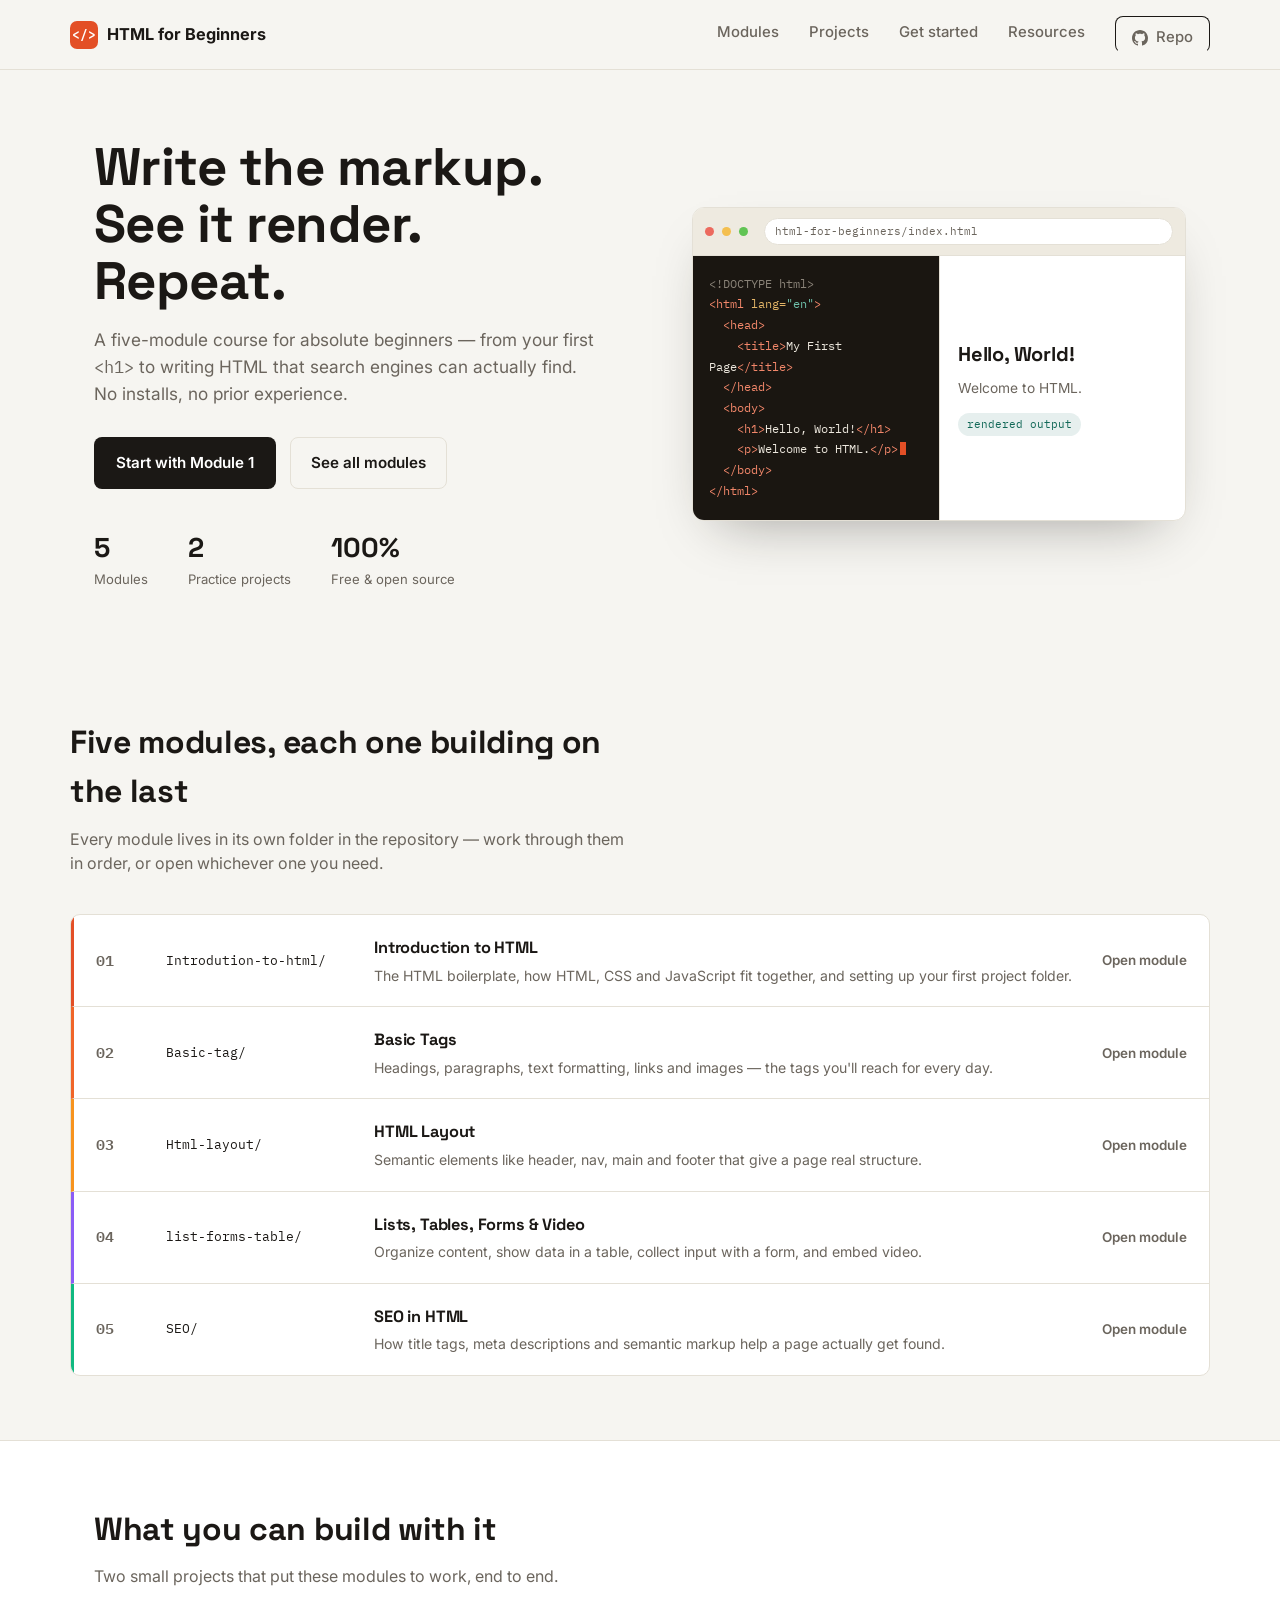
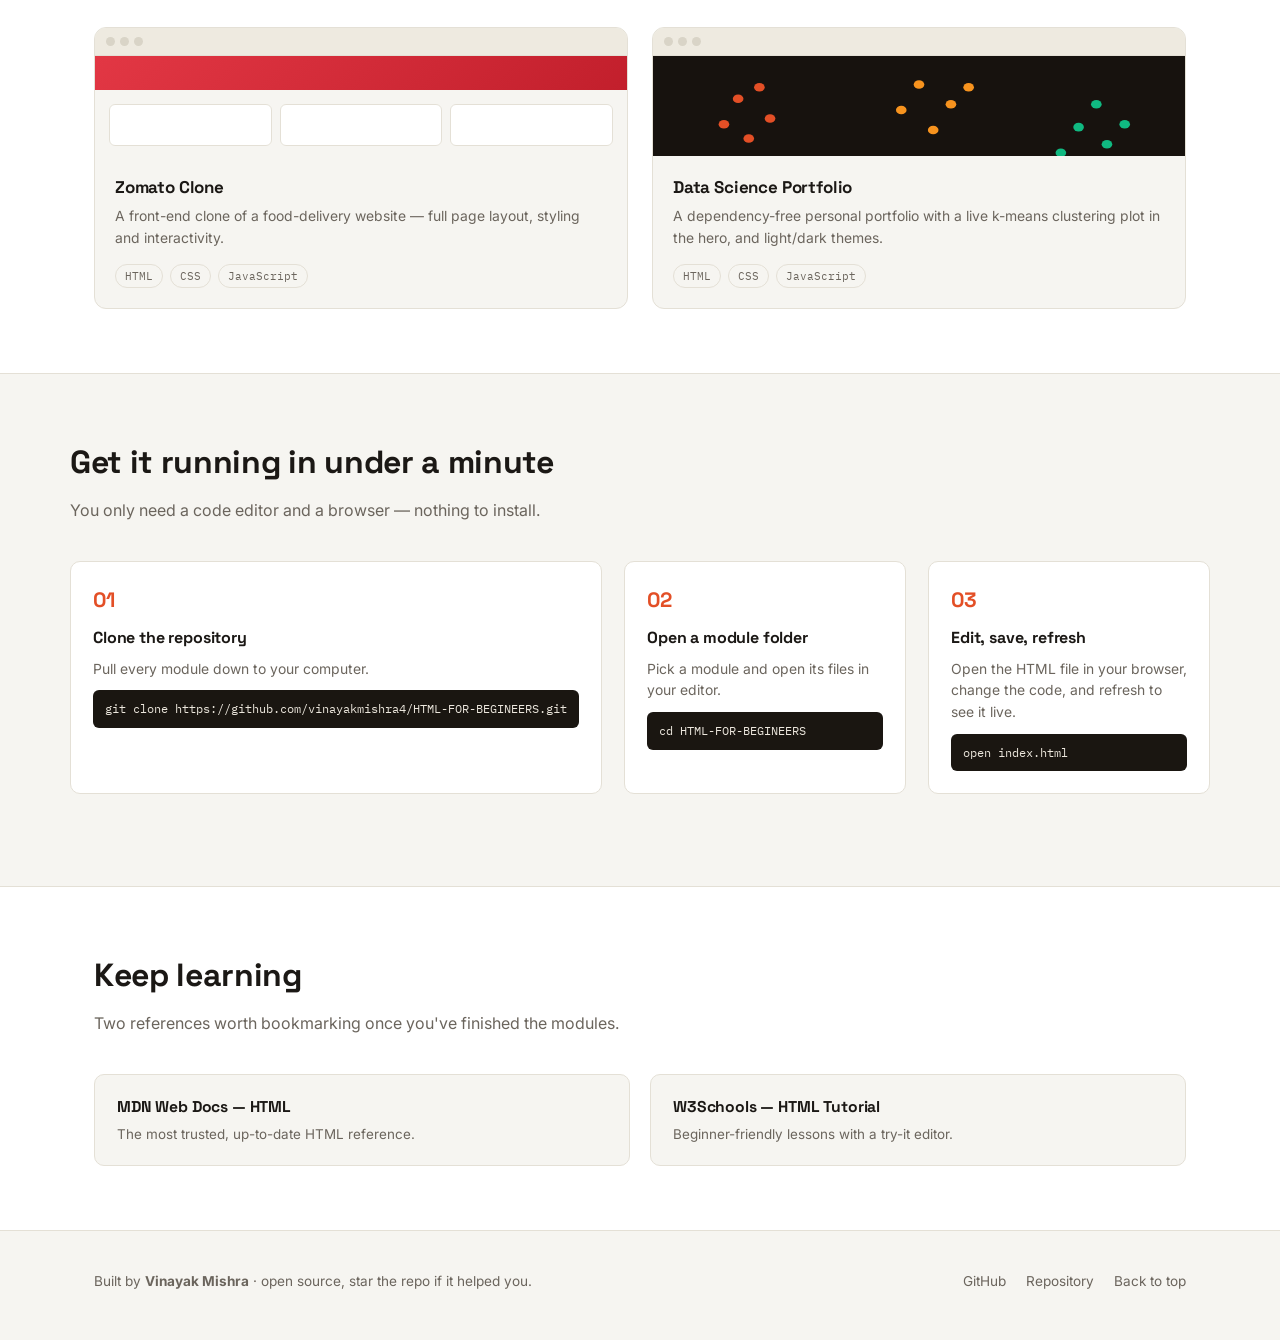
==== coureshtml.html @ 2a766cc3 "update" ====
<!DOCTYPE html>
<html lang="en">
<head>
<meta charset="UTF-8" />
<meta name="viewport" content="width=device-width, initial-scale=1.0" />
<title>HTML for Beginners — Write the markup. See it render.</title>
<meta name="description" content="A five-module, beginner-friendly HTML course by Vinayak Mishra — from your first tag to HTML that search engines can find." />
<link rel="icon" href="data:image/svg+xml,%3Csvg xmlns='http://www.w3.org/2000/svg' viewBox='0 0 100 100'%3E%3Crect width='100' height='100' rx='20' fill='%23E34F26'/%3E%3Ctext x='50' y='66' font-family='monospace' font-size='46' font-weight='700' fill='white' text-anchor='middle'%3E%3C/%3E%3C/text%3E%3C/svg%3E" />
<link rel="preconnect" href="https://fonts.googleapis.com">
<link rel="preconnect" href="https://fonts.gstatic.com" crossorigin>
<link href="https://fonts.googleapis.com/css2?family=Space+Grotesk:wght@500;600;700&family=IBM+Plex+Mono:wght@400;500;600&family=Inter:wght@400;500;600&display=swap" rel="stylesheet">
<style>
  :root{
    --paper:#F6F5F1; --panel:#FFFFFF; --ink:#1B1815; --ink-soft:#6B655D;
    --line:#E4E0D6; --flame:#E34F26; --flame-dark:#B93D1A; --teal:#116857;
    --editor-bg:#1A1611; --editor-text:#ECE7DD;
    --m1:#E34F26; --m2:#F06529; --m3:#F7931E; --m4:#8B5CF6; --m5:#10B981;
    --radius:10px;
  }
  *{box-sizing:border-box;}
  html{scroll-behavior:smooth;}
  body{
    margin:0; background:var(--paper); color:var(--ink);
    font-family:'Inter',-apple-system,sans-serif; line-height:1.55;
    -webkit-font-smoothing:antialiased;
  }
  h1,h2,h3,.display{font-family:'Space Grotesk',sans-serif; margin:0; letter-spacing:-0.01em;}
  .mono{font-family:'IBM Plex Mono',monospace;}
  a{color:inherit;}
  section{scroll-margin-top:84px;}
  .wrap{max-width:1140px; margin:0 auto; padding:0 24px;}
  p{color:var(--ink-soft); margin:0;}
  ::selection{background:var(--flame); color:#fff;}
  :focus-visible{outline:2px solid var(--flame); outline-offset:3px; border-radius:4px;}

  /* ---------- Header ---------- */
  header.site{position:sticky; top:0; z-index:20; background:rgba(246,245,241,.86); backdrop-filter:blur(10px); border-bottom:1px solid var(--line);}
  .nav{display:flex; align-items:center; justify-content:space-between; padding:16px 0;}
  .brand{display:flex; align-items:center; gap:9px; text-decoration:none; font-weight:700; font-size:1.02rem; color:var(--ink);}
  .brand-mark{display:inline-flex; align-items:center; justify-content:center; width:28px; height:28px; border-radius:7px; background:var(--flame); color:#fff; font-family:'IBM Plex Mono'; font-size:.8rem; font-weight:600;}
  nav.links{display:flex; align-items:center; gap:30px;}
  nav.links a{text-decoration:none; color:var(--ink-soft); font-size:.93rem; font-weight:500; padding-bottom:3px; border-bottom:1.5px solid transparent; transition:color .15s ease, border-color .15s ease;}
  nav.links a:hover{color:var(--ink); border-color:var(--flame);}
  .gh-link{display:none;}
  .gh-btn{display:inline-flex; align-items:center; gap:8px; padding:9px 16px; border:1.5px solid var(--ink); border-radius:8px; text-decoration:none; font-size:.86rem; font-weight:600; color:var(--ink); transition:background .15s ease, color .15s ease;}
  .gh-btn:hover{background:var(--ink); color:#fff;}
  .gh-btn svg{width:16px; height:16px; fill:currentColor;}
  .burger{display:none;}
  @media (max-width:760px){
    nav.links a.navlink{display:none;}
  }

  /* ---------- Hero ---------- */
  .hero{padding:68px 0 64px;}
  .hero-grid{display:grid; grid-template-columns:1.05fr .95fr; gap:52px; align-items:center;}
  .hero h1{font-size:clamp(2.1rem,4.6vw,3.3rem); line-height:1.08;}
  .hero p.lede{font-size:1.08rem; max-width:46ch; margin:18px 0 30px;}
  .hero-ctas{display:flex; gap:14px; flex-wrap:wrap; margin-bottom:38px;}
  .btn-primary{background:var(--ink); color:#fff; padding:13px 22px; border-radius:8px; text-decoration:none; font-weight:600; font-size:.95rem; display:inline-flex; align-items:center; gap:8px; transition:background .15s ease;}
  .btn-primary:hover{background:var(--flame);}
  .btn-ghost{padding:13px 20px; border-radius:8px; text-decoration:none; font-weight:600; font-size:.95rem; color:var(--ink); border:1.5px solid var(--line); transition:border-color .15s ease;}
  .btn-ghost:hover{border-color:var(--ink);}
  .stats{display:flex; gap:40px;}
  .stat .num{font-family:'Space Grotesk'; font-weight:700; font-size:1.7rem; color:var(--ink);}
  .stat .label{font-size:.82rem; color:var(--ink-soft);}

  /* Browser mock */
  @media (prefers-reduced-motion:no-preference){
    .browser{animation:rise .6s ease both;}
    @keyframes rise{from{opacity:0; transform:translateY(14px);} to{opacity:1; transform:translateY(0);}}
  }
  .browser{background:var(--panel); border:1px solid var(--line); border-radius:12px; overflow:hidden; box-shadow:0 24px 54px -26px rgba(27,24,21,.4);}
  .browser-bar{display:flex; align-items:center; gap:8px; padding:10px 12px; background:#EEEAE0; border-bottom:1px solid var(--line);}
  .dot{width:9px; height:9px; border-radius:50%;}
  .browser-url{margin-left:8px; flex:1; font-size:.68rem; color:var(--ink-soft); background:#fff; border:1px solid var(--line); border-radius:20px; padding:4px 10px; overflow:hidden; white-space:nowrap; text-overflow:ellipsis;}
  .split{display:grid; grid-template-columns:1fr 1fr;}
  .code-pane{background:var(--editor-bg); color:var(--editor-text); padding:18px 16px; font-size:.74rem; line-height:1.75;}
  .code-pane .c-tag{color:#F2876A;} .code-pane .c-attr{color:#E3B567;} .code-pane .c-str{color:#6FC2AC;} .code-pane .c-mut{color:#8A8378;}
  .cursor{display:inline-block; width:6px; height:13px; background:var(--flame); vertical-align:-2px; margin-left:2px;}
  @media (prefers-reduced-motion:no-preference){ .cursor{animation:blink 1s step-end infinite;} }
  @keyframes blink{50%{opacity:0;}}
  .render-pane{padding:22px 18px; display:flex; flex-direction:column; justify-content:center; gap:8px; border-left:1px solid var(--line);}
  .render-pane h3{font-size:1.25rem;}
  .render-pane p{font-size:.86rem;}
  .render-tag{align-self:flex-start; margin-top:6px; font-size:.68rem; color:var(--teal); background:rgba(17,104,87,.1); padding:3px 9px; border-radius:20px; font-family:'IBM Plex Mono';}
  @media (max-width:860px){ .hero-grid{grid-template-columns:1fr;} .split{grid-template-columns:1fr;} .render-pane{border-left:none; border-top:1px solid var(--line);} }

  /* ---------- Section heads ---------- */
  .section-head{max-width:56ch; margin-bottom:38px;}
  .section-head h2{font-size:clamp(1.5rem,3vw,2rem); margin-bottom:10px;}
  .kicker{font-family:'IBM Plex Mono'; font-size:.74rem; color:var(--flame); margin-bottom:10px; display:block;}

  /* ---------- Modules (file-listing) ---------- */
  .modules{padding:64px 0;}
  .module-list{border:1px solid var(--line); border-radius:var(--radius); background:var(--panel); overflow:hidden;}
  .module-row{display:grid; grid-template-columns:52px 190px 1fr auto; align-items:center; gap:18px; padding:20px 22px; text-decoration:none; color:inherit; border-left:3px solid transparent; border-bottom:1px solid var(--line); transition:background .15s ease, border-left-color .15s ease;}
  .module-list a.module-row:last-child{border-bottom:none;}
  .module-row:hover, .module-row:focus-visible{background:#FBFAF7;}
  .module-row:nth-child(1){border-left-color:var(--m1);}
  .module-row:nth-child(2){border-left-color:var(--m2);}
  .module-row:nth-child(3){border-left-color:var(--m3);}
  .module-row:nth-child(4){border-left-color:var(--m4);}
  .module-row:nth-child(5){border-left-color:var(--m5);}
  .m-num{font-family:'IBM Plex Mono'; font-weight:600; color:var(--ink-soft); font-size:.95rem;}
  .m-path{font-family:'IBM Plex Mono'; font-size:.8rem; color:var(--ink);}
  .m-body h3{font-size:1.02rem; margin-bottom:4px;}
  .m-body p{font-size:.88rem;}
  .m-open{font-size:.84rem; font-weight:600; color:var(--ink-soft); white-space:nowrap;}
  .module-row:hover .m-open{color:var(--flame);}
  @media (max-width:700px){
    .module-row{grid-template-columns:1fr; row-gap:8px;}
    .m-open{justify-self:start;}
  }

  /* ---------- Projects ---------- */
  .projects{padding:64px 0; background:var(--panel); border-top:1px solid var(--line); border-bottom:1px solid var(--line);}
  .project-grid{display:grid; grid-template-columns:1fr 1fr; gap:24px;}
  .project-card{border:1px solid var(--line); border-radius:12px; overflow:hidden; background:var(--paper); text-decoration:none; color:inherit; display:block; transition:box-shadow .15s ease, transform .15s ease;}
  .project-card:hover, .project-card:focus-visible{box-shadow:0 18px 36px -24px rgba(27,24,21,.35); transform:translateY(-2px);}
  .proj-preview{height:128px; position:relative; overflow:hidden;}
  .proj-bar{display:flex; gap:5px; padding:9px 11px; background:#EEEAE0; border-bottom:1px solid var(--line);}
  .proj-body{padding:18px 20px 20px;}
  .proj-body h3{font-size:1.06rem; margin-bottom:6px;}
  .proj-body p{font-size:.87rem; margin-bottom:14px;}
  .proj-tags{display:flex; gap:7px; flex-wrap:wrap;}
  .proj-tag{font-family:'IBM Plex Mono'; font-size:.68rem; color:var(--ink-soft); border:1px solid var(--line); padding:3px 9px; border-radius:20px;}
  /* zomato illustration */
  .zom-hero{height:34px; background:linear-gradient(135deg,#E23744,#C21F2C);}
  .zom-cards{display:flex; gap:8px; padding:14px 14px 0;}
  .zom-card{flex:1; height:42px; background:#fff; border:1px solid var(--line); border-radius:6px;}
  /* portfolio illustration: k-means dot clusters */
  .kmeans{width:100%; height:100%;}
  @media (max-width:760px){ .project-grid{grid-template-columns:1fr;} }

  /* ---------- Getting started ---------- */
  .start{padding:64px 0;}
  .steps{display:grid; grid-template-columns:repeat(3,1fr); gap:22px; margin-bottom:28px;}
  .step{border:1px solid var(--line); border-radius:var(--radius); padding:22px; background:var(--panel);}
  .step .s-num{font-family:'Space Grotesk'; font-weight:700; font-size:1.3rem; color:var(--flame); margin-bottom:10px; display:block;}
  .step h3{font-size:1rem; margin-bottom:8px;}
  .step p{font-size:.87rem;}
  .step code{display:block; margin-top:10px; font-family:'IBM Plex Mono'; font-size:.72rem; background:var(--editor-bg); color:var(--editor-text); padding:10px 12px; border-radius:6px; overflow-x:auto; white-space:pre;}
  @media (max-width:760px){ .steps{grid-template-columns:1fr;} }

  /* ---------- Resources ---------- */
  .resources{padding:64px 0; background:var(--panel); border-top:1px solid var(--line); border-bottom:1px solid var(--line);}
  .res-grid{display:grid; grid-template-columns:1fr 1fr; gap:20px;}
  .res-card{display:flex; justify-content:space-between; align-items:center; gap:14px; border:1px solid var(--line); border-radius:var(--radius); padding:20px 22px; text-decoration:none; color:inherit; background:var(--paper); transition:border-color .15s ease;}
  .res-card:hover, .res-card:focus-visible{border-color:var(--flame);}
  .res-card h3{font-size:.98rem; margin-bottom:5px;}
  .res-card p{font-size:.84rem;}
  @media (max-width:700px){ .res-grid{grid-template-columns:1fr;} }

  /* ---------- Footer ---------- */
  footer{padding:40px 0 48px;}
  .foot-row{display:flex; justify-content:space-between; align-items:center; gap:16px; flex-wrap:wrap;}
  .foot-row p{font-size:.85rem;}
  .foot-links{display:flex; gap:20px; font-size:.85rem;}
  .foot-links a{text-decoration:none; color:var(--ink-soft);}
  .foot-links a:hover{color:var(--flame);}
</style>
</head>
<body>

<header class="site">
  <div class="wrap nav">
    <a href="#top" class="brand"><span class="brand-mark">&lt;/&gt;</span>HTML for Beginners</a>
    <nav class="links">
      <a class="navlink" href="#modules">Modules</a>
      <a class="navlink" href="#projects">Projects</a>
      <a class="navlink" href="#start">Get started</a>
      <a class="navlink" href="#resources">Resources</a>
      <a class="gh-btn" href="https://github.com/vinayakmishra4/HTML-FOR-BEGINEERS" target="_blank" rel="noopener">
        <svg viewBox="0 0 16 16" aria-hidden="true"><path d="M8 0C3.58 0 0 3.58 0 8c0 3.54 2.29 6.53 5.47 7.59.4.07.55-.17.55-.38 0-.19-.01-.82-.01-1.49-2.01.37-2.53-.49-2.69-.94-.09-.23-.48-.94-.82-1.13-.28-.15-.68-.52-.01-.53.63-.01 1.08.58 1.23.82.72 1.21 1.87.87 2.33.66.07-.52.28-.87.51-1.07-1.78-.2-3.64-.89-3.64-3.95 0-.87.31-1.59.82-2.15-.08-.2-.36-1.02.08-2.12 0 0 .67-.21 2.2.82.64-.18 1.32-.27 2-.27.68 0 1.36.09 2 .27 1.53-1.04 2.2-.82 2.2-.82.44 1.1.16 1.92.08 2.12.51.56.82 1.27.82 2.15 0 3.07-1.87 3.75-3.65 3.95.29.25.54.73.54 1.48 0 1.07-.01 1.93-.01 2.2 0 .21.15.46.55.38A8.01 8.01 0 0016 8c0-4.42-3.58-8-8-8z"/></svg>
        Repo
      </a>
    </nav>
  </div>
</header>

<main id="top">

  <!-- Hero -->
  <section class="hero">
    <div class="wrap hero-grid">
      <div>
        <h1>Write the markup.<br>See it render.<br>Repeat.</h1>
        <p class="lede">A five-module course for absolute beginners — from your first <span class="mono">&lt;h1&gt;</span> to writing HTML that search engines can actually find. No installs, no prior experience.</p>
        <div class="hero-ctas">
          <a class="btn-primary" href="https://github.com/vinayakmishra4/HTML-FOR-BEGINEERS/blob/main/Introdution-to-html/Readme.md" target="_blank" rel="noopener">Start with Module 1</a>
          <a class="btn-ghost" href="#modules">See all modules</a>
        </div>
        <div class="stats">
          <div class="stat"><div class="num">5</div><div class="label">Modules</div></div>
          <div class="stat"><div class="num">2</div><div class="label">Practice projects</div></div>
          <div class="stat"><div class="num">100%</div><div class="label">Free &amp; open source</div></div>
        </div>
      </div>

      <div class="browser" role="img" aria-label="Browser window showing HTML source code on the left and the rendered result on the right">
        <div class="browser-bar">
          <span class="dot" style="background:#EC6A5E"></span>
          <span class="dot" style="background:#F4BF4F"></span>
          <span class="dot" style="background:#61C454"></span>
          <span class="browser-url mono">html-for-beginners/index.html</span>
        </div>
        <div class="split">
          <div class="code-pane mono" aria-hidden="true">
<span class="c-mut">&lt;!DOCTYPE html&gt;</span><br>
<span class="c-tag">&lt;html</span> <span class="c-attr">lang=</span><span class="c-str">"en"</span><span class="c-tag">&gt;</span><br>
&nbsp;&nbsp;<span class="c-tag">&lt;head&gt;</span><br>
&nbsp;&nbsp;&nbsp;&nbsp;<span class="c-tag">&lt;title&gt;</span>My First Page<span class="c-tag">&lt;/title&gt;</span><br>
&nbsp;&nbsp;<span class="c-tag">&lt;/head&gt;</span><br>
&nbsp;&nbsp;<span class="c-tag">&lt;body&gt;</span><br>
&nbsp;&nbsp;&nbsp;&nbsp;<span class="c-tag">&lt;h1&gt;</span>Hello, World!<span class="c-tag">&lt;/h1&gt;</span><br>
&nbsp;&nbsp;&nbsp;&nbsp;<span class="c-tag">&lt;p&gt;</span>Welcome to HTML.<span class="c-tag">&lt;/p&gt;</span><span class="cursor"></span><br>
&nbsp;&nbsp;<span class="c-tag">&lt;/body&gt;</span><br>
<span class="c-tag">&lt;/html&gt;</span>
          </div>
          <div class="render-pane">
            <h3>Hello, World!</h3>
            <p>Welcome to HTML.</p>
            <span class="render-tag">rendered output</span>
          </div>
        </div>
      </div>
    </div>
  </section>

  <!-- Modules -->
  <section class="modules wrap" id="modules">
    <div class="section-head">
      <h2>Five modules, each one building on the last</h2>
      <p>Every module lives in its own folder in the repository — work through them in order, or open whichever one you need.</p>
    </div>

    <div class="module-list">
      <a class="module-row" href="https://github.com/vinayakmishra4/HTML-FOR-BEGINEERS/blob/main/Introdution-to-html/Readme.md" target="_blank" rel="noopener">
        <span class="m-num">01</span>
        <span class="m-path">Introdution-to-html/</span>
        <span class="m-body"><h3>Introduction to HTML</h3><p>The HTML boilerplate, how HTML, CSS and JavaScript fit together, and setting up your first project folder.</p></span>
        <span class="m-open">Open module</span>
      </a>
      <a class="module-row" href="https://github.com/vinayakmishra4/HTML-FOR-BEGINEERS/tree/main/Basic-tag" target="_blank" rel="noopener">
        <span class="m-num">02</span>
        <span class="m-path">Basic-tag/</span>
        <span class="m-body"><h3>Basic Tags</h3><p>Headings, paragraphs, text formatting, links and images — the tags you'll reach for every day.</p></span>
        <span class="m-open">Open module</span>
      </a>
      <a class="module-row" href="https://github.com/vinayakmishra4/HTML-FOR-BEGINEERS/tree/main/Html-layout" target="_blank" rel="noopener">
        <span class="m-num">03</span>
        <span class="m-path">Html-layout/</span>
        <span class="m-body"><h3>HTML Layout</h3><p>Semantic elements like header, nav, main and footer that give a page real structure.</p></span>
        <span class="m-open">Open module</span>
      </a>
      <a class="module-row" href="https://github.com/vinayakmishra4/HTML-FOR-BEGINEERS/tree/main/list-forms-table" target="_blank" rel="noopener">
        <span class="m-num">04</span>
        <span class="m-path">list-forms-table/</span>
        <span class="m-body"><h3>Lists, Tables, Forms &amp; Video</h3><p>Organize content, show data in a table, collect input with a form, and embed video.</p></span>
        <span class="m-open">Open module</span>
      </a>
      <a class="module-row" href="https://github.com/vinayakmishra4/HTML-FOR-BEGINEERS/tree/main/SEO" target="_blank" rel="noopener">
        <span class="m-num">05</span>
        <span class="m-path">SEO/</span>
        <span class="m-body"><h3>SEO in HTML</h3><p>How title tags, meta descriptions and semantic markup help a page actually get found.</p></span>
        <span class="m-open">Open module</span>
      </a>
    </div>
  </section>

  <!-- Projects -->
  <section class="projects" id="projects">
    <div class="wrap">
      <div class="section-head">
        <h2>What you can build with it</h2>
        <p>Two small projects that put these modules to work, end to end.</p>
      </div>
      <div class="project-grid">

        <a class="project-card" href="https://github.com/vinayakmishra4/ZOMATO-CLONE" target="_blank" rel="noopener">
          <div class="proj-preview">
            <div class="proj-bar"><span class="dot" style="background:#D9D4C7"></span><span class="dot" style="background:#D9D4C7"></span><span class="dot" style="background:#D9D4C7"></span></div>
            <div class="zom-hero" aria-hidden="true"></div>
            <div class="zom-cards" aria-hidden="true"><div class="zom-card"></div><div class="zom-card"></div><div class="zom-card"></div></div>
          </div>
          <div class="proj-body">
            <h3>Zomato Clone</h3>
            <p>A front-end clone of a food-delivery website — full page layout, styling and interactivity.</p>
            <div class="proj-tags"><span class="proj-tag">HTML</span><span class="proj-tag">CSS</span><span class="proj-tag">JavaScript</span></div>
          </div>
        </a>

        <a class="project-card" href="https://github.com/vinayakmishra4/My-Protfilo" target="_blank" rel="noopener">
          <div class="proj-preview">
            <div class="proj-bar"><span class="dot" style="background:#D9D4C7"></span><span class="dot" style="background:#D9D4C7"></span><span class="dot" style="background:#D9D4C7"></span></div>
            <svg class="kmeans" viewBox="0 0 300 90" preserveAspectRatio="none" aria-hidden="true">
              <rect width="300" height="90" fill="#17120E"/>
              <g fill="#E34F26"><circle cx="48" cy="30" r="3"/><circle cx="60" cy="22" r="3"/><circle cx="40" cy="48" r="3"/><circle cx="66" cy="44" r="3"/><circle cx="54" cy="58" r="3"/></g>
              <g fill="#F7931E"><circle cx="150" cy="20" r="3"/><circle cx="168" cy="34" r="3"/><circle cx="140" cy="38" r="3"/><circle cx="158" cy="52" r="3"/><circle cx="178" cy="22" r="3"/></g>
              <g fill="#10B981"><circle cx="240" cy="50" r="3"/><circle cx="256" cy="62" r="3"/><circle cx="230" cy="68" r="3"/><circle cx="250" cy="34" r="3"/><circle cx="266" cy="48" r="3"/></g>
            </svg>
          </div>
          <div class="proj-body">
            <h3>Data Science Portfolio</h3>
            <p>A dependency-free personal portfolio with a live k-means clustering plot in the hero, and light/dark themes.</p>
            <div class="proj-tags"><span class="proj-tag">HTML</span><span class="proj-tag">CSS</span><span class="proj-tag">JavaScript</span></div>
          </div>
        </a>

      </div>
    </div>
  </section>

  <!-- Getting started -->
  <section class="start wrap" id="start">
    <div class="section-head">
      <h2>Get it running in under a minute</h2>
      <p>You only need a code editor and a browser — nothing to install.</p>
    </div>
    <div class="steps">
      <div class="step">
        <span class="s-num">01</span>
        <h3>Clone the repository</h3>
        <p>Pull every module down to your computer.</p>
        <code>git clone https://github.com/vinayakmishra4/HTML-FOR-BEGINEERS.git</code>
      </div>
      <div class="step">
        <span class="s-num">02</span>
        <h3>Open a module folder</h3>
        <p>Pick a module and open its files in your editor.</p>
        <code>cd HTML-FOR-BEGINEERS</code>
      </div>
      <div class="step">
        <span class="s-num">03</span>
        <h3>Edit, save, refresh</h3>
        <p>Open the HTML file in your browser, change the code, and refresh to see it live.</p>
        <code>open index.html</code>
      </div>
    </div>
  </section>

  <!-- Resources -->
  <section class="resources" id="resources">
    <div class="wrap">
      <div class="section-head">
        <h2>Keep learning</h2>
        <p>Two references worth bookmarking once you've finished the modules.</p>
      </div>
      <div class="res-grid">
        <a class="res-card" href="https://developer.mozilla.org/en-US/docs/Web/HTML" target="_blank" rel="noopener">
          <span><h3>MDN Web Docs — HTML</h3><p>The most trusted, up-to-date HTML reference.</p></span>
        </a>
        <a class="res-card" href="https://www.w3schools.com/html/" target="_blank" rel="noopener">
          <span><h3>W3Schools — HTML Tutorial</h3><p>Beginner-friendly lessons with a try-it editor.</p></span>
        </a>
      </div>
    </div>
  </section>

</main>

<footer>
  <div class="wrap foot-row">
    <p>Built by <strong>Vinayak Mishra</strong> · open source, star the repo if it helped you.</p>
    <div class="foot-links">
      <a href="https://github.com/vinayakmishra4" target="_blank" rel="noopener">GitHub</a>
      <a href="https://github.com/vinayakmishra4/HTML-FOR-BEGINEERS" target="_blank" rel="noopener">Repository</a>
      <a href="#top">Back to top</a>
    </div>
  </div>
</footer>

</body>
</html>
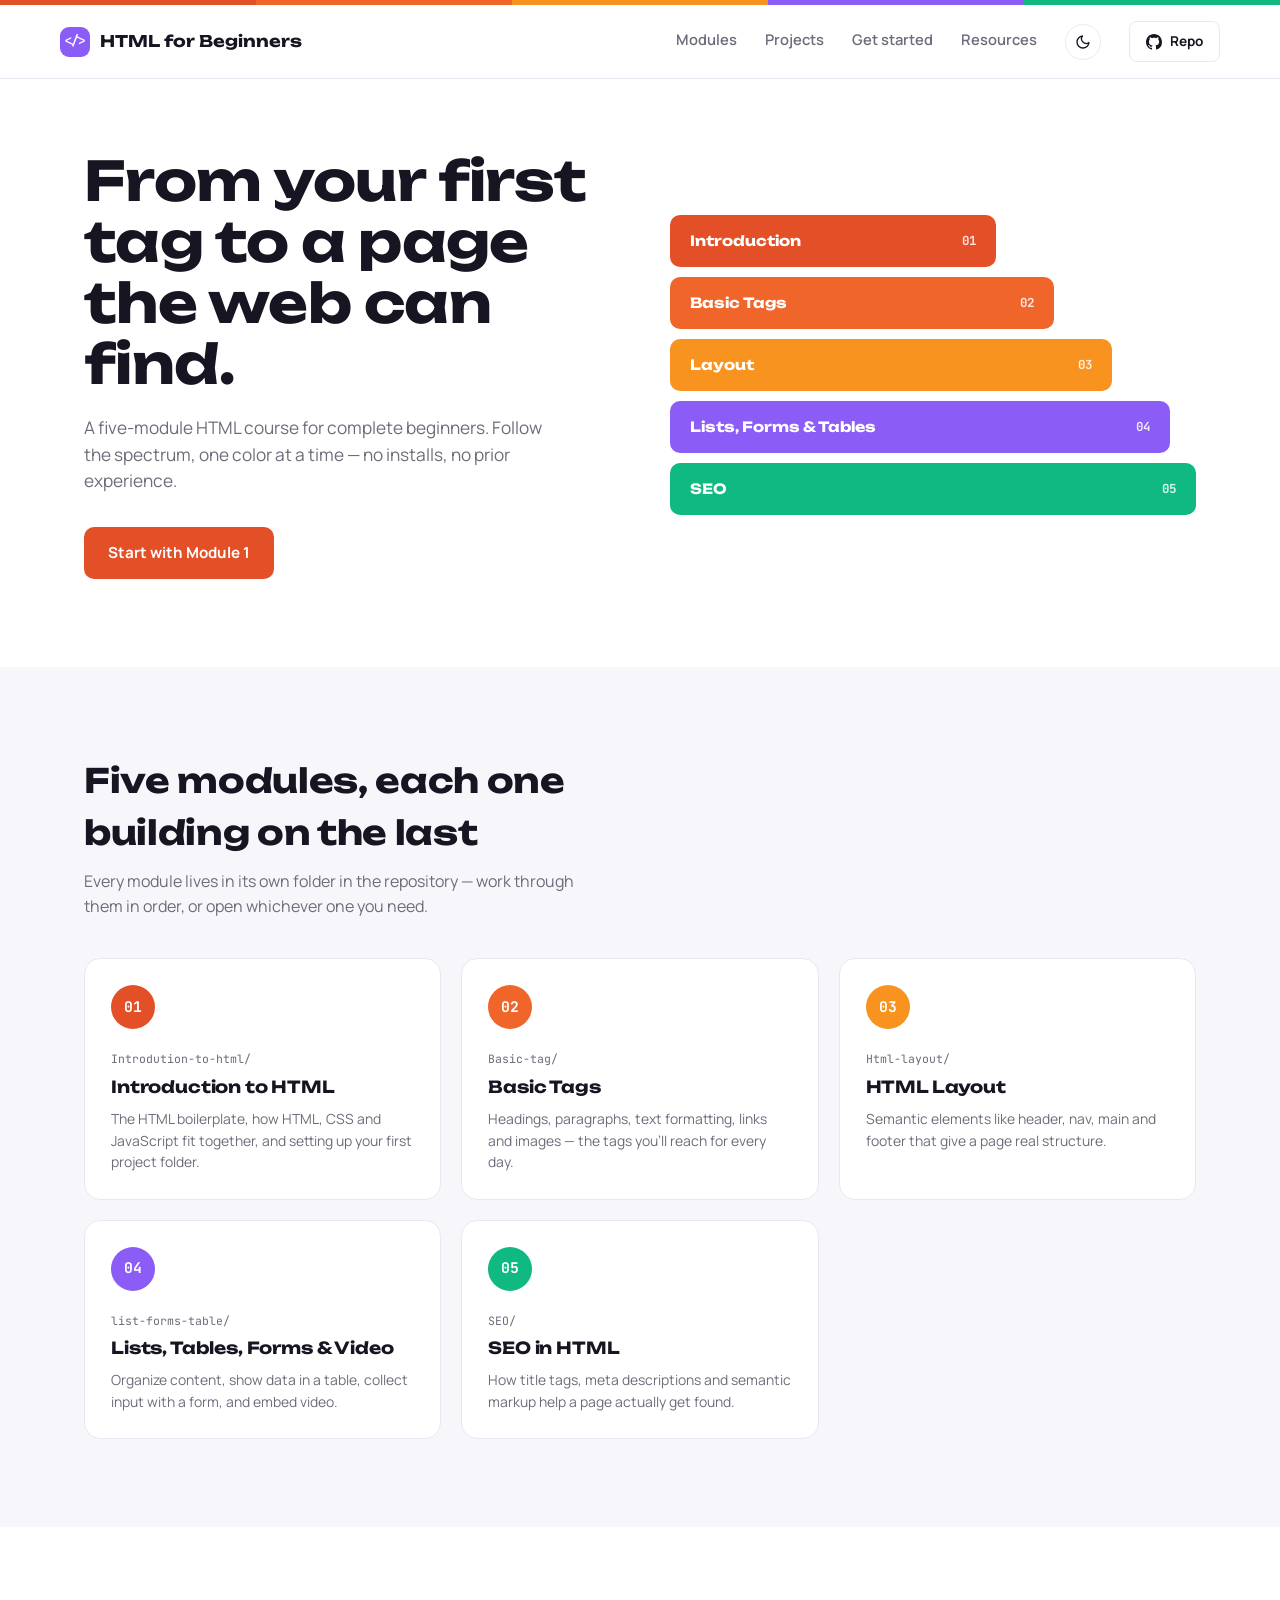
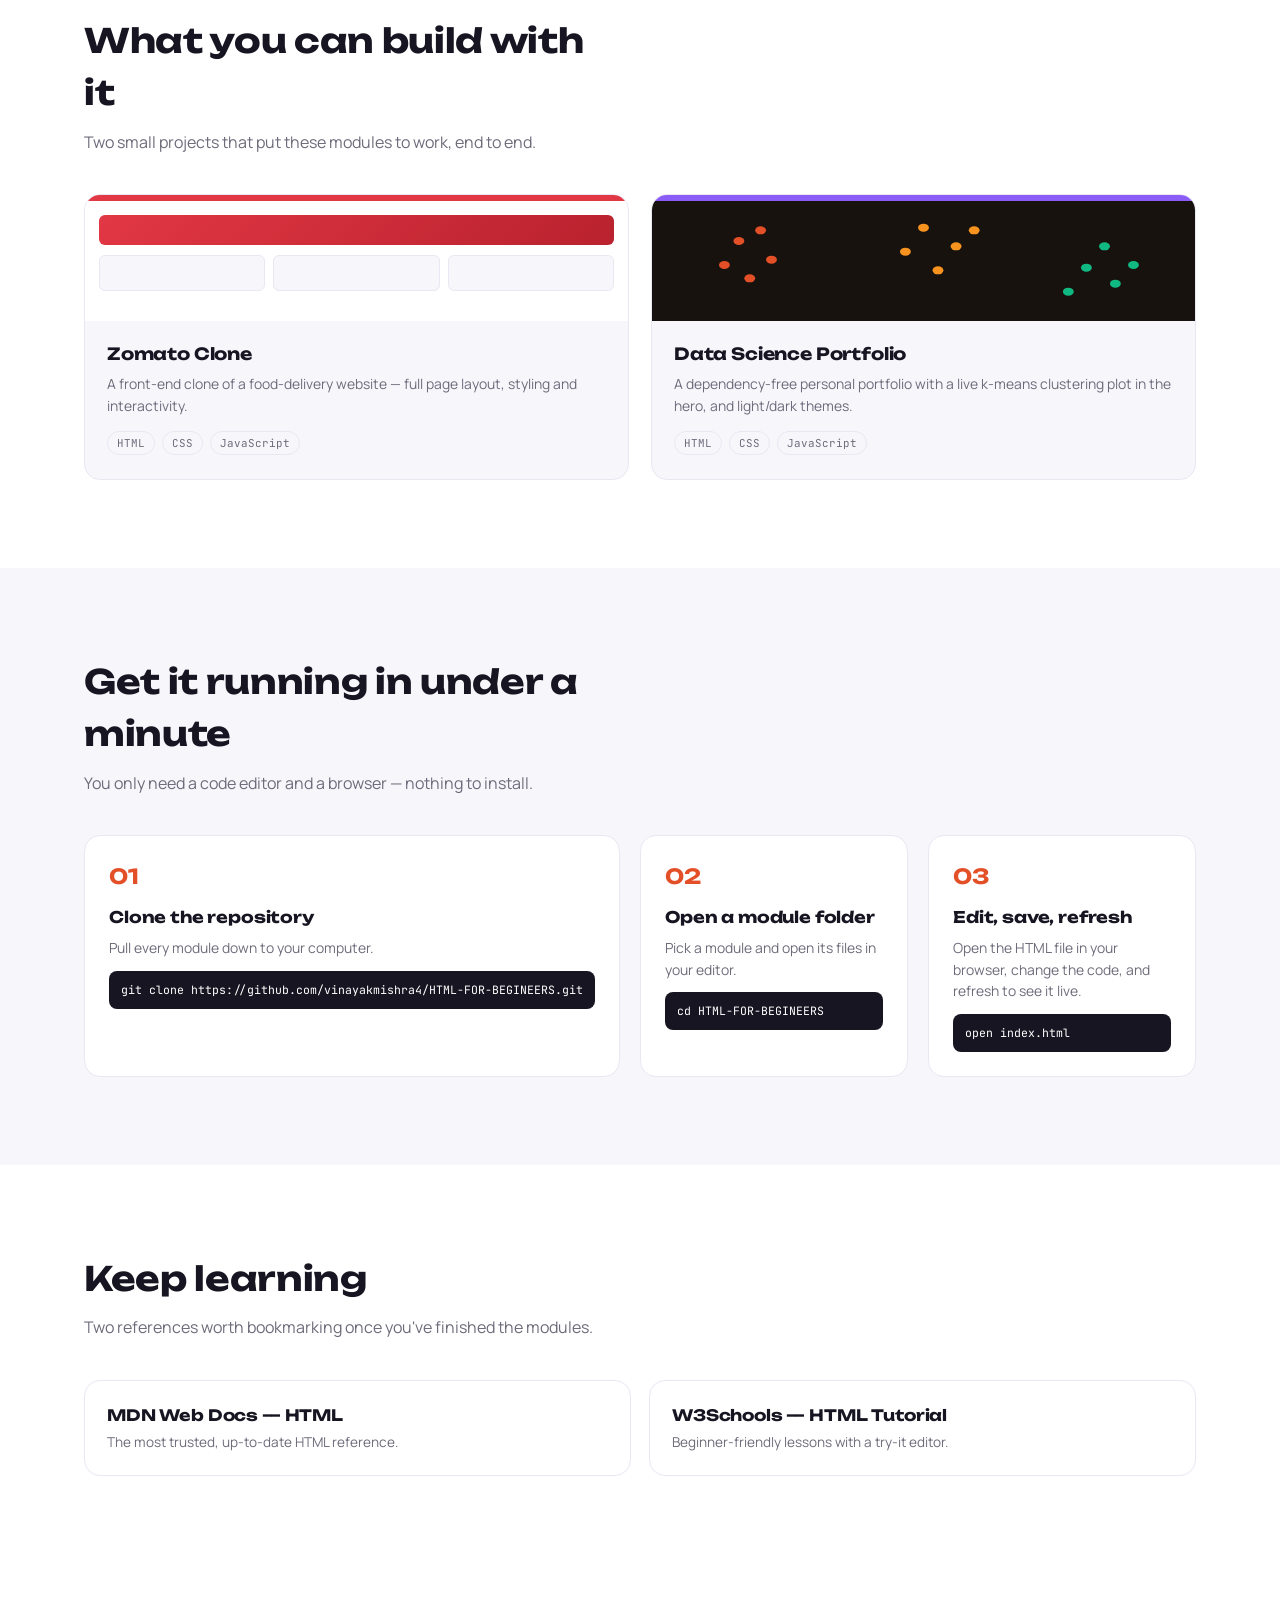
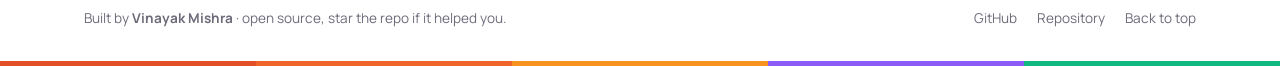
==== commit 66ea21aa: "up" ====
--- a/coureshtml.html
+++ b/coureshtml.html
@@ -3,166 +3,170 @@
 <head>
 <meta charset="UTF-8" />
 <meta name="viewport" content="width=device-width, initial-scale=1.0" />
-<title>HTML for Beginners — Write the markup. See it render.</title>
+<title>HTML for Beginners — Five steps to your first real webpage</title>
 <meta name="description" content="A five-module, beginner-friendly HTML course by Vinayak Mishra — from your first tag to HTML that search engines can find." />
-<link rel="icon" href="data:image/svg+xml,%3Csvg xmlns='http://www.w3.org/2000/svg' viewBox='0 0 100 100'%3E%3Crect width='100' height='100' rx='20' fill='%23E34F26'/%3E%3Ctext x='50' y='66' font-family='monospace' font-size='46' font-weight='700' fill='white' text-anchor='middle'%3E%3C/%3E%3C/text%3E%3C/svg%3E" />
+<link rel="icon" href="data:image/svg+xml,%3Csvg xmlns='http://www.w3.org/2000/svg' viewBox='0 0 100 100'%3E%3Crect width='100' height='100' rx='22' fill='%238B5CF6'/%3E%3Ctext x='50' y='67' font-family='sans-serif' font-size='44' font-weight='800' fill='white' text-anchor='middle'%3E%3C/%3E%3C/text%3E%3C/svg%3E" />
 <link rel="preconnect" href="https://fonts.googleapis.com">
 <link rel="preconnect" href="https://fonts.gstatic.com" crossorigin>
-<link href="https://fonts.googleapis.com/css2?family=Space+Grotesk:wght@500;600;700&family=IBM+Plex+Mono:wght@400;500;600&family=Inter:wght@400;500;600&display=swap" rel="stylesheet">
+<link href="https://fonts.googleapis.com/css2?family=Unbounded:wght@600;700;800&family=Manrope:wght@400;500;600;700;800&family=JetBrains+Mono:wght@400;500;600&display=swap" rel="stylesheet">
+<script>
+  (function(){
+    try{
+      var saved = localStorage.getItem('theme');
+      var theme = saved || (window.matchMedia('(prefers-color-scheme: dark)').matches ? 'dark' : 'light');
+      document.documentElement.setAttribute('data-theme', theme);
+    }catch(e){
+      document.documentElement.setAttribute('data-theme', 'light');
+    }
+  })();
+</script>
 <style>
   :root{
-    --paper:#F6F5F1; --panel:#FFFFFF; --ink:#1B1815; --ink-soft:#6B655D;
-    --line:#E4E0D6; --flame:#E34F26; --flame-dark:#B93D1A; --teal:#116857;
-    --editor-bg:#1A1611; --editor-text:#ECE7DD;
-    --m1:#E34F26; --m2:#F06529; --m3:#F7931E; --m4:#8B5CF6; --m5:#10B981;
-    --radius:10px;
+    --bg:#FFFFFF; --surface:#F7F6FB; --ink:#171521; --ink-soft:#6E6B7A; --line:#E9E7F2;
+    --header-bg:rgba(255,255,255,.86); --invert-bg:#171521; --invert-text:#FFFFFF;
+    --c1:#E34F26; --c2:#F06529; --c3:#F7931E; --c4:#8B5CF6; --c5:#10B981;
+    --zomato:#E23744;
+    --radius:16px;
+  }
+  :root[data-theme="dark"]{
+    --bg:#121018; --surface:#1A1722; --ink:#F3F1F8; --ink-soft:#A39FB0; --line:#2B2735;
+    --header-bg:rgba(18,16,24,.86); --invert-bg:#F3F1F8; --invert-text:#171521;
   }
   *{box-sizing:border-box;}
   html{scroll-behavior:smooth;}
   body{
-    margin:0; background:var(--paper); color:var(--ink);
-    font-family:'Inter',-apple-system,sans-serif; line-height:1.55;
-    -webkit-font-smoothing:antialiased;
+    margin:0; background:var(--bg); color:var(--ink);
+    font-family:'Manrope',-apple-system,sans-serif; line-height:1.55; font-size:16px;
+    -webkit-font-smoothing:antialiased; transition:background .2s ease, color .2s ease;
   }
-  h1,h2,h3,.display{font-family:'Space Grotesk',sans-serif; margin:0; letter-spacing:-0.01em;}
-  .mono{font-family:'IBM Plex Mono',monospace;}
+  h1,h2,h3,.display{font-family:'Unbounded',sans-serif; margin:0; letter-spacing:-0.01em; font-weight:700;}
+  .mono{font-family:'JetBrains Mono',monospace;}
   a{color:inherit;}
-  section{scroll-margin-top:84px;}
-  .wrap{max-width:1140px; margin:0 auto; padding:0 24px;}
+  section{scroll-margin-top:90px;}
+  .wrap{max-width:1160px; margin:0 auto; padding:0 24px;}
   p{color:var(--ink-soft); margin:0;}
-  ::selection{background:var(--flame); color:#fff;}
-  :focus-visible{outline:2px solid var(--flame); outline-offset:3px; border-radius:4px;}
+  ::selection{background:var(--c4); color:#fff;}
+  :focus-visible{outline:2px solid var(--c4); outline-offset:3px; border-radius:4px;}
+
+  /* ---------- Signature spectrum strip ---------- */
+  .spectrum-strip{display:flex; height:5px;}
+  .spectrum-strip span{flex:1;}
+  .spectrum-strip span:nth-child(1){background:var(--c1);}
+  .spectrum-strip span:nth-child(2){background:var(--c2);}
+  .spectrum-strip span:nth-child(3){background:var(--c3);}
+  .spectrum-strip span:nth-child(4){background:var(--c4);}
+  .spectrum-strip span:nth-child(5){background:var(--c5);}
 
   /* ---------- Header ---------- */
-  header.site{position:sticky; top:0; z-index:20; background:rgba(246,245,241,.86); backdrop-filter:blur(10px); border-bottom:1px solid var(--line);}
+  header.site{position:sticky; top:0; z-index:20; background:var(--header-bg); backdrop-filter:blur(10px); border-bottom:1px solid var(--line); transition:background .2s ease, border-color .2s ease;}
   .nav{display:flex; align-items:center; justify-content:space-between; padding:16px 0;}
-  .brand{display:flex; align-items:center; gap:9px; text-decoration:none; font-weight:700; font-size:1.02rem; color:var(--ink);}
-  .brand-mark{display:inline-flex; align-items:center; justify-content:center; width:28px; height:28px; border-radius:7px; background:var(--flame); color:#fff; font-family:'IBM Plex Mono'; font-size:.8rem; font-weight:600;}
-  nav.links{display:flex; align-items:center; gap:30px;}
-  nav.links a{text-decoration:none; color:var(--ink-soft); font-size:.93rem; font-weight:500; padding-bottom:3px; border-bottom:1.5px solid transparent; transition:color .15s ease, border-color .15s ease;}
-  nav.links a:hover{color:var(--ink); border-color:var(--flame);}
-  .gh-link{display:none;}
-  .gh-btn{display:inline-flex; align-items:center; gap:8px; padding:9px 16px; border:1.5px solid var(--ink); border-radius:8px; text-decoration:none; font-size:.86rem; font-weight:600; color:var(--ink); transition:background .15s ease, color .15s ease;}
-  .gh-btn:hover{background:var(--ink); color:#fff;}
+  .brand{display:flex; align-items:center; gap:10px; text-decoration:none; font-family:'Unbounded'; font-weight:700; font-size:1rem; color:var(--ink);}
+  .brand-mark{display:inline-flex; align-items:center; justify-content:center; width:30px; height:30px; border-radius:9px; background:var(--c4); color:#fff; font-family:'JetBrains Mono'; font-size:.82rem; font-weight:600;}
+  nav.links{display:flex; align-items:center; gap:28px;}
+  nav.links a.navlink{text-decoration:none; color:var(--ink-soft); font-size:.92rem; font-weight:600; padding-bottom:3px; border-bottom:1.5px solid transparent; transition:color .15s ease, border-color .15s ease;}
+  nav.links a.navlink:hover{color:var(--ink); border-color:var(--c4);}
+  .gh-btn{display:inline-flex; align-items:center; gap:8px; padding:9px 16px; border:1.5px solid var(--line); border-radius:8px; text-decoration:none; font-size:.85rem; font-weight:700; color:var(--ink); transition:background .15s ease, color .15s ease, border-color .15s ease;}
+  .gh-btn:hover{background:var(--c1); color:#fff; border-color:var(--c1);}
   .gh-btn svg{width:16px; height:16px; fill:currentColor;}
-  .burger{display:none;}
-  @media (max-width:760px){
-    nav.links a.navlink{display:none;}
-  }
+  .theme-toggle{display:inline-flex; align-items:center; justify-content:center; width:36px; height:36px; border-radius:50%; border:1.5px solid var(--line); background:transparent; color:var(--ink); cursor:pointer; padding:0; transition:border-color .15s ease;}
+  .theme-toggle:hover{border-color:var(--c4);}
+  .theme-toggle svg{width:16px; height:16px;}
+  .theme-toggle .icon-sun{display:none;}
+  [data-theme="dark"] .theme-toggle .icon-moon{display:none;}
+  [data-theme="dark"] .theme-toggle .icon-sun{display:block;}
+  @media (max-width:760px){ nav.links a.navlink{display:none;} }
 
   /* ---------- Hero ---------- */
-  .hero{padding:68px 0 64px;}
-  .hero-grid{display:grid; grid-template-columns:1.05fr .95fr; gap:52px; align-items:center;}
-  .hero h1{font-size:clamp(2.1rem,4.6vw,3.3rem); line-height:1.08;}
-  .hero p.lede{font-size:1.08rem; max-width:46ch; margin:18px 0 30px;}
-  .hero-ctas{display:flex; gap:14px; flex-wrap:wrap; margin-bottom:38px;}
-  .btn-primary{background:var(--ink); color:#fff; padding:13px 22px; border-radius:8px; text-decoration:none; font-weight:600; font-size:.95rem; display:inline-flex; align-items:center; gap:8px; transition:background .15s ease;}
-  .btn-primary:hover{background:var(--flame);}
-  .btn-ghost{padding:13px 20px; border-radius:8px; text-decoration:none; font-weight:600; font-size:.95rem; color:var(--ink); border:1.5px solid var(--line); transition:border-color .15s ease;}
-  .btn-ghost:hover{border-color:var(--ink);}
-  .stats{display:flex; gap:40px;}
-  .stat .num{font-family:'Space Grotesk'; font-weight:700; font-size:1.7rem; color:var(--ink);}
-  .stat .label{font-size:.82rem; color:var(--ink-soft);}
-
-  /* Browser mock */
-  @media (prefers-reduced-motion:no-preference){
-    .browser{animation:rise .6s ease both;}
-    @keyframes rise{from{opacity:0; transform:translateY(14px);} to{opacity:1; transform:translateY(0);}}
-  }
-  .browser{background:var(--panel); border:1px solid var(--line); border-radius:12px; overflow:hidden; box-shadow:0 24px 54px -26px rgba(27,24,21,.4);}
-  .browser-bar{display:flex; align-items:center; gap:8px; padding:10px 12px; background:#EEEAE0; border-bottom:1px solid var(--line);}
-  .dot{width:9px; height:9px; border-radius:50%;}
-  .browser-url{margin-left:8px; flex:1; font-size:.68rem; color:var(--ink-soft); background:#fff; border:1px solid var(--line); border-radius:20px; padding:4px 10px; overflow:hidden; white-space:nowrap; text-overflow:ellipsis;}
-  .split{display:grid; grid-template-columns:1fr 1fr;}
-  .code-pane{background:var(--editor-bg); color:var(--editor-text); padding:18px 16px; font-size:.74rem; line-height:1.75;}
-  .code-pane .c-tag{color:#F2876A;} .code-pane .c-attr{color:#E3B567;} .code-pane .c-str{color:#6FC2AC;} .code-pane .c-mut{color:#8A8378;}
-  .cursor{display:inline-block; width:6px; height:13px; background:var(--flame); vertical-align:-2px; margin-left:2px;}
-  @media (prefers-reduced-motion:no-preference){ .cursor{animation:blink 1s step-end infinite;} }
-  @keyframes blink{50%{opacity:0;}}
-  .render-pane{padding:22px 18px; display:flex; flex-direction:column; justify-content:center; gap:8px; border-left:1px solid var(--line);}
-  .render-pane h3{font-size:1.25rem;}
-  .render-pane p{font-size:.86rem;}
-  .render-tag{align-self:flex-start; margin-top:6px; font-size:.68rem; color:var(--teal); background:rgba(17,104,87,.1); padding:3px 9px; border-radius:20px; font-family:'IBM Plex Mono';}
-  @media (max-width:860px){ .hero-grid{grid-template-columns:1fr;} .split{grid-template-columns:1fr;} .render-pane{border-left:none; border-top:1px solid var(--line);} }
+  .hero{padding:72px 0 88px;}
+  .hero-grid{display:grid; grid-template-columns:1fr 1fr; gap:60px; align-items:center;}
+  .hero h1{font-size:clamp(2.2rem,4.4vw,3.4rem); line-height:1.12;}
+  .hero p.lede{font-size:1.08rem; max-width:42ch; margin:20px 0 32px;}
+  .btn-primary{background:var(--c1); color:#fff; padding:14px 24px; border-radius:10px; text-decoration:none; font-weight:700; font-size:.95rem; display:inline-flex; align-items:center; gap:8px; transition:filter .15s ease;}
+  .btn-primary:hover{filter:brightness(.9);}
+
+  .spectrum{display:flex; flex-direction:column; gap:10px;}
+  .spectrum-bar{display:flex; align-items:center; justify-content:space-between; gap:12px; height:52px; padding:0 20px; border-radius:10px; text-decoration:none; color:#fff; font-weight:700; transition:transform .15s ease, filter .15s ease;}
+  .spectrum-bar:hover, .spectrum-bar:focus-visible{transform:translateX(6px); filter:brightness(1.05);}
+  .spectrum-bar .sb-num{font-family:'JetBrains Mono'; font-size:.78rem; opacity:.85;}
+  .spectrum-bar .sb-label{font-family:'Unbounded'; font-size:.88rem;}
+  .spectrum-bar:nth-child(1){background:var(--c1); width:62%;}
+  .spectrum-bar:nth-child(2){background:var(--c2); width:73%;}
+  .spectrum-bar:nth-child(3){background:var(--c3); width:84%;}
+  .spectrum-bar:nth-child(4){background:var(--c4); width:95%;}
+  .spectrum-bar:nth-child(5){background:var(--c5); width:100%;}
+  @media (max-width:860px){ .hero-grid{grid-template-columns:1fr;} .spectrum-bar{width:100% !important;} }
 
   /* ---------- Section heads ---------- */
-  .section-head{max-width:56ch; margin-bottom:38px;}
-  .section-head h2{font-size:clamp(1.5rem,3vw,2rem); margin-bottom:10px;}
-  .kicker{font-family:'IBM Plex Mono'; font-size:.74rem; color:var(--flame); margin-bottom:10px; display:block;}
-
-  /* ---------- Modules (file-listing) ---------- */
-  .modules{padding:64px 0;}
-  .module-list{border:1px solid var(--line); border-radius:var(--radius); background:var(--panel); overflow:hidden;}
-  .module-row{display:grid; grid-template-columns:52px 190px 1fr auto; align-items:center; gap:18px; padding:20px 22px; text-decoration:none; color:inherit; border-left:3px solid transparent; border-bottom:1px solid var(--line); transition:background .15s ease, border-left-color .15s ease;}
-  .module-list a.module-row:last-child{border-bottom:none;}
-  .module-row:hover, .module-row:focus-visible{background:#FBFAF7;}
-  .module-row:nth-child(1){border-left-color:var(--m1);}
-  .module-row:nth-child(2){border-left-color:var(--m2);}
-  .module-row:nth-child(3){border-left-color:var(--m3);}
-  .module-row:nth-child(4){border-left-color:var(--m4);}
-  .module-row:nth-child(5){border-left-color:var(--m5);}
-  .m-num{font-family:'IBM Plex Mono'; font-weight:600; color:var(--ink-soft); font-size:.95rem;}
-  .m-path{font-family:'IBM Plex Mono'; font-size:.8rem; color:var(--ink);}
-  .m-body h3{font-size:1.02rem; margin-bottom:4px;}
-  .m-body p{font-size:.88rem;}
-  .m-open{font-size:.84rem; font-weight:600; color:var(--ink-soft); white-space:nowrap;}
-  .module-row:hover .m-open{color:var(--flame);}
-  @media (max-width:700px){
-    .module-row{grid-template-columns:1fr; row-gap:8px;}
-    .m-open{justify-self:start;}
-  }
+  .section-head{max-width:52ch; margin-bottom:40px;}
+  .section-head h2{font-size:clamp(1.55rem,3vw,2.1rem); margin-bottom:10px;}
+
+  /* ---------- Modules ---------- */
+  .modules{padding:88px 0; background:var(--surface);}
+  .module-grid{display:grid; grid-template-columns:repeat(auto-fit,minmax(270px,1fr)); gap:20px;}
+  .module-card{background:var(--bg); border:1px solid var(--line); border-radius:var(--radius); padding:26px; text-decoration:none; color:inherit; display:flex; flex-direction:column; gap:16px; transition:transform .15s ease, box-shadow .15s ease;}
+  .module-card:hover, .module-card:focus-visible{transform:translateY(-4px); box-shadow:0 20px 36px -22px rgba(23,21,33,.28);}
+  .mc-badge{width:44px; height:44px; border-radius:50%; display:inline-flex; align-items:center; justify-content:center; font-family:'JetBrains Mono'; font-weight:700; font-size:.92rem; color:#fff;}
+  .module-card:nth-child(1) .mc-badge{background:var(--c1);}
+  .module-card:nth-child(2) .mc-badge{background:var(--c2);}
+  .module-card:nth-child(3) .mc-badge{background:var(--c3);}
+  .module-card:nth-child(4) .mc-badge{background:var(--c4);}
+  .module-card:nth-child(5) .mc-badge{background:var(--c5);}
+  .mc-path{font-family:'JetBrains Mono'; font-size:.72rem; color:var(--ink-soft);}
+  .mc-body h3{font-size:1.04rem; margin:4px 0 8px;}
+  .mc-body p{font-size:.87rem;}
 
   /* ---------- Projects ---------- */
-  .projects{padding:64px 0; background:var(--panel); border-top:1px solid var(--line); border-bottom:1px solid var(--line);}
-  .project-grid{display:grid; grid-template-columns:1fr 1fr; gap:24px;}
-  .project-card{border:1px solid var(--line); border-radius:12px; overflow:hidden; background:var(--paper); text-decoration:none; color:inherit; display:block; transition:box-shadow .15s ease, transform .15s ease;}
-  .project-card:hover, .project-card:focus-visible{box-shadow:0 18px 36px -24px rgba(27,24,21,.35); transform:translateY(-2px);}
-  .proj-preview{height:128px; position:relative; overflow:hidden;}
-  .proj-bar{display:flex; gap:5px; padding:9px 11px; background:#EEEAE0; border-bottom:1px solid var(--line);}
-  .proj-body{padding:18px 20px 20px;}
-  .proj-body h3{font-size:1.06rem; margin-bottom:6px;}
+  .projects{padding:88px 0;}
+  .project-grid{display:grid; grid-template-columns:1fr 1fr; gap:22px;}
+  .project-card{background:var(--surface); border:1px solid var(--line); border-radius:var(--radius); overflow:hidden; text-decoration:none; color:inherit; display:block; transition:transform .15s ease, box-shadow .15s ease;}
+  .project-card:hover, .project-card:focus-visible{transform:translateY(-4px); box-shadow:0 20px 36px -22px rgba(23,21,33,.28);}
+  .pc-bar{height:6px;}
+  .pc-zomato .pc-bar{background:var(--zomato);}
+  .pc-folio .pc-bar{background:var(--c4);}
+  .proj-preview{height:120px; position:relative; overflow:hidden; background:var(--bg);}
+  .zom-hero{height:30px; margin:14px 14px 0; border-radius:6px; background:linear-gradient(135deg,var(--zomato),#B9222E);}
+  .zom-cards{display:flex; gap:8px; padding:10px 14px 0;}
+  .zom-card{flex:1; height:36px; background:var(--surface); border:1px solid var(--line); border-radius:6px;}
+  .kmeans{width:100%; height:100%; display:block;}
+  .proj-body{padding:20px 22px 24px;}
+  .proj-body h3{font-size:1.05rem; margin-bottom:6px;}
   .proj-body p{font-size:.87rem; margin-bottom:14px;}
   .proj-tags{display:flex; gap:7px; flex-wrap:wrap;}
-  .proj-tag{font-family:'IBM Plex Mono'; font-size:.68rem; color:var(--ink-soft); border:1px solid var(--line); padding:3px 9px; border-radius:20px;}
-  /* zomato illustration */
-  .zom-hero{height:34px; background:linear-gradient(135deg,#E23744,#C21F2C);}
-  .zom-cards{display:flex; gap:8px; padding:14px 14px 0;}
-  .zom-card{flex:1; height:42px; background:#fff; border:1px solid var(--line); border-radius:6px;}
-  /* portfolio illustration: k-means dot clusters */
-  .kmeans{width:100%; height:100%;}
+  .proj-tag{font-family:'JetBrains Mono'; font-size:.68rem; color:var(--ink-soft); border:1px solid var(--line); padding:3px 9px; border-radius:20px;}
   @media (max-width:760px){ .project-grid{grid-template-columns:1fr;} }
 
   /* ---------- Getting started ---------- */
-  .start{padding:64px 0;}
-  .steps{display:grid; grid-template-columns:repeat(3,1fr); gap:22px; margin-bottom:28px;}
-  .step{border:1px solid var(--line); border-radius:var(--radius); padding:22px; background:var(--panel);}
-  .step .s-num{font-family:'Space Grotesk'; font-weight:700; font-size:1.3rem; color:var(--flame); margin-bottom:10px; display:block;}
+  .start{padding:88px 0; background:var(--surface);}
+  .steps{display:grid; grid-template-columns:repeat(3,1fr); gap:20px;}
+  .step{background:var(--bg); border:1px solid var(--line); border-radius:var(--radius); padding:24px;}
+  .step .s-num{font-family:'Unbounded'; font-weight:700; font-size:1.3rem; color:var(--c1); margin-bottom:12px; display:block;}
   .step h3{font-size:1rem; margin-bottom:8px;}
   .step p{font-size:.87rem;}
-  .step code{display:block; margin-top:10px; font-family:'IBM Plex Mono'; font-size:.72rem; background:var(--editor-bg); color:var(--editor-text); padding:10px 12px; border-radius:6px; overflow-x:auto; white-space:pre;}
+  .step code{display:block; margin-top:12px; font-family:'JetBrains Mono'; font-size:.72rem; background:var(--invert-bg); color:var(--invert-text); padding:10px 12px; border-radius:8px; overflow-x:auto; white-space:pre;}
   @media (max-width:760px){ .steps{grid-template-columns:1fr;} }
 
   /* ---------- Resources ---------- */
-  .resources{padding:64px 0; background:var(--panel); border-top:1px solid var(--line); border-bottom:1px solid var(--line);}
-  .res-grid{display:grid; grid-template-columns:1fr 1fr; gap:20px;}
-  .res-card{display:flex; justify-content:space-between; align-items:center; gap:14px; border:1px solid var(--line); border-radius:var(--radius); padding:20px 22px; text-decoration:none; color:inherit; background:var(--paper); transition:border-color .15s ease;}
-  .res-card:hover, .res-card:focus-visible{border-color:var(--flame);}
+  .resources{padding:88px 0;}
+  .res-grid{display:grid; grid-template-columns:1fr 1fr; gap:18px;}
+  .res-card{display:block; border:1px solid var(--line); border-radius:var(--radius); padding:22px; text-decoration:none; color:inherit; transition:border-color .15s ease;}
+  .res-card:hover, .res-card:focus-visible{border-color:var(--c4);}
   .res-card h3{font-size:.98rem; margin-bottom:5px;}
-  .res-card p{font-size:.84rem;}
+  .res-card p{font-size:.85rem;}
   @media (max-width:700px){ .res-grid{grid-template-columns:1fr;} }
 
   /* ---------- Footer ---------- */
-  footer{padding:40px 0 48px;}
-  .foot-row{display:flex; justify-content:space-between; align-items:center; gap:16px; flex-wrap:wrap;}
+  footer{padding:44px 0 0;}
+  .foot-row{display:flex; justify-content:space-between; align-items:center; gap:16px; flex-wrap:wrap; padding:0 24px 32px; max-width:1160px; margin:0 auto;}
   .foot-row p{font-size:.85rem;}
   .foot-links{display:flex; gap:20px; font-size:.85rem;}
   .foot-links a{text-decoration:none; color:var(--ink-soft);}
-  .foot-links a:hover{color:var(--flame);}
+  .foot-links a:hover{color:var(--c1);}
 </style>
 </head>
 <body>
 
 <header class="site">
+  <div class="spectrum-strip" aria-hidden="true"><span></span><span></span><span></span><span></span><span></span></div>
   <div class="wrap nav">
     <a href="#top" class="brand"><span class="brand-mark">&lt;/&gt;</span>HTML for Beginners</a>
     <nav class="links">
@@ -170,6 +174,10 @@
       <a class="navlink" href="#projects">Projects</a>
       <a class="navlink" href="#start">Get started</a>
       <a class="navlink" href="#resources">Resources</a>
+      <button class="theme-toggle" id="themeToggle" type="button" aria-label="Switch to dark mode">
+        <svg class="icon-moon" viewBox="0 0 24 24" fill="none" stroke="currentColor" stroke-width="2" stroke-linecap="round" stroke-linejoin="round" aria-hidden="true"><path d="M21 12.79A9 9 0 1111.21 3 7 7 0 0021 12.79z"/></svg>
+        <svg class="icon-sun" viewBox="0 0 24 24" fill="none" stroke="currentColor" stroke-width="2" stroke-linecap="round" stroke-linejoin="round" aria-hidden="true"><circle cx="12" cy="12" r="5"/><line x1="12" y1="1" x2="12" y2="3"/><line x1="12" y1="21" x2="12" y2="23"/><line x1="4.22" y1="4.22" x2="5.64" y2="5.64"/><line x1="18.36" y1="18.36" x2="19.78" y2="19.78"/><line x1="1" y1="12" x2="3" y2="12"/><line x1="21" y1="12" x2="23" y2="12"/><line x1="4.22" y1="19.78" x2="5.64" y2="18.36"/><line x1="18.36" y1="5.64" x2="19.78" y2="4.22"/></svg>
+      </button>
       <a class="gh-btn" href="https://github.com/vinayakmishra4/HTML-FOR-BEGINEERS" target="_blank" rel="noopener">
         <svg viewBox="0 0 16 16" aria-hidden="true"><path d="M8 0C3.58 0 0 3.58 0 8c0 3.54 2.29 6.53 5.47 7.59.4.07.55-.17.55-.38 0-.19-.01-.82-.01-1.49-2.01.37-2.53-.49-2.69-.94-.09-.23-.48-.94-.82-1.13-.28-.15-.68-.52-.01-.53.63-.01 1.08.58 1.23.82.72 1.21 1.87.87 2.33.66.07-.52.28-.87.51-1.07-1.78-.2-3.64-.89-3.64-3.95 0-.87.31-1.59.82-2.15-.08-.2-.36-1.02.08-2.12 0 0 .67-.21 2.2.82.64-.18 1.32-.27 2-.27.68 0 1.36.09 2 .27 1.53-1.04 2.2-.82 2.2-.82.44 1.1.16 1.92.08 2.12.51.56.82 1.27.82 2.15 0 3.07-1.87 3.75-3.65 3.95.29.25.54.73.54 1.48 0 1.07-.01 1.93-.01 2.2 0 .21.15.46.55.38A8.01 8.01 0 0016 8c0-4.42-3.58-8-8-8z"/></svg>
         Repo
@@ -184,87 +192,70 @@
   <section class="hero">
     <div class="wrap hero-grid">
       <div>
-        <h1>Write the markup.<br>See it render.<br>Repeat.</h1>
-        <p class="lede">A five-module course for absolute beginners — from your first <span class="mono">&lt;h1&gt;</span> to writing HTML that search engines can actually find. No installs, no prior experience.</p>
-        <div class="hero-ctas">
-          <a class="btn-primary" href="https://github.com/vinayakmishra4/HTML-FOR-BEGINEERS/blob/main/Introdution-to-html/Readme.md" target="_blank" rel="noopener">Start with Module 1</a>
-          <a class="btn-ghost" href="#modules">See all modules</a>
-        </div>
-        <div class="stats">
-          <div class="stat"><div class="num">5</div><div class="label">Modules</div></div>
-          <div class="stat"><div class="num">2</div><div class="label">Practice projects</div></div>
-          <div class="stat"><div class="num">100%</div><div class="label">Free &amp; open source</div></div>
-        </div>
-      </div>
-
-      <div class="browser" role="img" aria-label="Browser window showing HTML source code on the left and the rendered result on the right">
-        <div class="browser-bar">
-          <span class="dot" style="background:#EC6A5E"></span>
-          <span class="dot" style="background:#F4BF4F"></span>
-          <span class="dot" style="background:#61C454"></span>
-          <span class="browser-url mono">html-for-beginners/index.html</span>
-        </div>
-        <div class="split">
-          <div class="code-pane mono" aria-hidden="true">
-<span class="c-mut">&lt;!DOCTYPE html&gt;</span><br>
-<span class="c-tag">&lt;html</span> <span class="c-attr">lang=</span><span class="c-str">"en"</span><span class="c-tag">&gt;</span><br>
-&nbsp;&nbsp;<span class="c-tag">&lt;head&gt;</span><br>
-&nbsp;&nbsp;&nbsp;&nbsp;<span class="c-tag">&lt;title&gt;</span>My First Page<span class="c-tag">&lt;/title&gt;</span><br>
-&nbsp;&nbsp;<span class="c-tag">&lt;/head&gt;</span><br>
-&nbsp;&nbsp;<span class="c-tag">&lt;body&gt;</span><br>
-&nbsp;&nbsp;&nbsp;&nbsp;<span class="c-tag">&lt;h1&gt;</span>Hello, World!<span class="c-tag">&lt;/h1&gt;</span><br>
-&nbsp;&nbsp;&nbsp;&nbsp;<span class="c-tag">&lt;p&gt;</span>Welcome to HTML.<span class="c-tag">&lt;/p&gt;</span><span class="cursor"></span><br>
-&nbsp;&nbsp;<span class="c-tag">&lt;/body&gt;</span><br>
-<span class="c-tag">&lt;/html&gt;</span>
-          </div>
-          <div class="render-pane">
-            <h3>Hello, World!</h3>
-            <p>Welcome to HTML.</p>
-            <span class="render-tag">rendered output</span>
-          </div>
-        </div>
+        <h1>From your first tag to a page the web can find.</h1>
+        <p class="lede">A five-module HTML course for complete beginners. Follow the spectrum, one color at a time — no installs, no prior experience.</p>
+        <a class="btn-primary" href="https://github.com/vinayakmishra4/HTML-FOR-BEGINEERS/blob/main/Introdution-to-html/Readme.md" target="_blank" rel="noopener">Start with Module 1</a>
+      </div>
+
+      <div class="spectrum" role="img" aria-label="Five course modules shown as an ascending color spectrum: Introduction, Basic Tags, Layout, Lists Forms and Tables, SEO">
+        <a class="spectrum-bar" href="https://github.com/vinayakmishra4/HTML-FOR-BEGINEERS/blob/main/Introdution-to-html/Readme.md" target="_blank" rel="noopener"><span class="sb-label">Introduction</span><span class="sb-num">01</span></a>
+        <a class="spectrum-bar" href="https://github.com/vinayakmishra4/HTML-FOR-BEGINEERS/tree/main/Basic-tag" target="_blank" rel="noopener"><span class="sb-label">Basic Tags</span><span class="sb-num">02</span></a>
+        <a class="spectrum-bar" href="https://github.com/vinayakmishra4/HTML-FOR-BEGINEERS/tree/main/Html-layout" target="_blank" rel="noopener"><span class="sb-label">Layout</span><span class="sb-num">03</span></a>
+        <a class="spectrum-bar" href="https://github.com/vinayakmishra4/HTML-FOR-BEGINEERS/tree/main/list-forms-table" target="_blank" rel="noopener"><span class="sb-label">Lists, Forms &amp; Tables</span><span class="sb-num">04</span></a>
+        <a class="spectrum-bar" href="https://github.com/vinayakmishra4/HTML-FOR-BEGINEERS/tree/main/SEO" target="_blank" rel="noopener"><span class="sb-label">SEO</span><span class="sb-num">05</span></a>
       </div>
     </div>
   </section>
 
   <!-- Modules -->
-  <section class="modules wrap" id="modules">
-    <div class="section-head">
-      <h2>Five modules, each one building on the last</h2>
-      <p>Every module lives in its own folder in the repository — work through them in order, or open whichever one you need.</p>
-    </div>
-
-    <div class="module-list">
-      <a class="module-row" href="https://github.com/vinayakmishra4/HTML-FOR-BEGINEERS/blob/main/Introdution-to-html/Readme.md" target="_blank" rel="noopener">
-        <span class="m-num">01</span>
-        <span class="m-path">Introdution-to-html/</span>
-        <span class="m-body"><h3>Introduction to HTML</h3><p>The HTML boilerplate, how HTML, CSS and JavaScript fit together, and setting up your first project folder.</p></span>
-        <span class="m-open">Open module</span>
-      </a>
-      <a class="module-row" href="https://github.com/vinayakmishra4/HTML-FOR-BEGINEERS/tree/main/Basic-tag" target="_blank" rel="noopener">
-        <span class="m-num">02</span>
-        <span class="m-path">Basic-tag/</span>
-        <span class="m-body"><h3>Basic Tags</h3><p>Headings, paragraphs, text formatting, links and images — the tags you'll reach for every day.</p></span>
-        <span class="m-open">Open module</span>
-      </a>
-      <a class="module-row" href="https://github.com/vinayakmishra4/HTML-FOR-BEGINEERS/tree/main/Html-layout" target="_blank" rel="noopener">
-        <span class="m-num">03</span>
-        <span class="m-path">Html-layout/</span>
-        <span class="m-body"><h3>HTML Layout</h3><p>Semantic elements like header, nav, main and footer that give a page real structure.</p></span>
-        <span class="m-open">Open module</span>
-      </a>
-      <a class="module-row" href="https://github.com/vinayakmishra4/HTML-FOR-BEGINEERS/tree/main/list-forms-table" target="_blank" rel="noopener">
-        <span class="m-num">04</span>
-        <span class="m-path">list-forms-table/</span>
-        <span class="m-body"><h3>Lists, Tables, Forms &amp; Video</h3><p>Organize content, show data in a table, collect input with a form, and embed video.</p></span>
-        <span class="m-open">Open module</span>
-      </a>
-      <a class="module-row" href="https://github.com/vinayakmishra4/HTML-FOR-BEGINEERS/tree/main/SEO" target="_blank" rel="noopener">
-        <span class="m-num">05</span>
-        <span class="m-path">SEO/</span>
-        <span class="m-body"><h3>SEO in HTML</h3><p>How title tags, meta descriptions and semantic markup help a page actually get found.</p></span>
-        <span class="m-open">Open module</span>
-      </a>
+  <section class="modules" id="modules">
+    <div class="wrap">
+      <div class="section-head">
+        <h2>Five modules, each one building on the last</h2>
+        <p>Every module lives in its own folder in the repository — work through them in order, or open whichever one you need.</p>
+      </div>
+      <div class="module-grid">
+        <a class="module-card" href="https://github.com/vinayakmishra4/HTML-FOR-BEGINEERS/blob/main/Introdution-to-html/Readme.md" target="_blank" rel="noopener">
+          <span class="mc-badge">01</span>
+          <div class="mc-body">
+            <span class="mc-path">Introdution-to-html/</span>
+            <h3>Introduction to HTML</h3>
+            <p>The HTML boilerplate, how HTML, CSS and JavaScript fit together, and setting up your first project folder.</p>
+          </div>
+        </a>
+        <a class="module-card" href="https://github.com/vinayakmishra4/HTML-FOR-BEGINEERS/tree/main/Basic-tag" target="_blank" rel="noopener">
+          <span class="mc-badge">02</span>
+          <div class="mc-body">
+            <span class="mc-path">Basic-tag/</span>
+            <h3>Basic Tags</h3>
+            <p>Headings, paragraphs, text formatting, links and images — the tags you'll reach for every day.</p>
+          </div>
+        </a>
+        <a class="module-card" href="https://github.com/vinayakmishra4/HTML-FOR-BEGINEERS/tree/main/Html-layout" target="_blank" rel="noopener">
+          <span class="mc-badge">03</span>
+          <div class="mc-body">
+            <span class="mc-path">Html-layout/</span>
+            <h3>HTML Layout</h3>
+            <p>Semantic elements like header, nav, main and footer that give a page real structure.</p>
+          </div>
+        </a>
+        <a class="module-card" href="https://github.com/vinayakmishra4/HTML-FOR-BEGINEERS/tree/main/list-forms-table" target="_blank" rel="noopener">
+          <span class="mc-badge">04</span>
+          <div class="mc-body">
+            <span class="mc-path">list-forms-table/</span>
+            <h3>Lists, Tables, Forms &amp; Video</h3>
+            <p>Organize content, show data in a table, collect input with a form, and embed video.</p>
+          </div>
+        </a>
+        <a class="module-card" href="https://github.com/vinayakmishra4/HTML-FOR-BEGINEERS/tree/main/SEO" target="_blank" rel="noopener">
+          <span class="mc-badge">05</span>
+          <div class="mc-body">
+            <span class="mc-path">SEO/</span>
+            <h3>SEO in HTML</h3>
+            <p>How title tags, meta descriptions and semantic markup help a page actually get found.</p>
+          </div>
+        </a>
+      </div>
     </div>
   </section>
 
@@ -277,9 +268,9 @@
       </div>
       <div class="project-grid">
 
-        <a class="project-card" href="https://github.com/vinayakmishra4/ZOMATO-CLONE" target="_blank" rel="noopener">
+        <a class="project-card pc-zomato" href="https://github.com/vinayakmishra4/ZOMATO-CLONE" target="_blank" rel="noopener">
+          <div class="pc-bar"></div>
           <div class="proj-preview">
-            <div class="proj-bar"><span class="dot" style="background:#D9D4C7"></span><span class="dot" style="background:#D9D4C7"></span><span class="dot" style="background:#D9D4C7"></span></div>
             <div class="zom-hero" aria-hidden="true"></div>
             <div class="zom-cards" aria-hidden="true"><div class="zom-card"></div><div class="zom-card"></div><div class="zom-card"></div></div>
           </div>
@@ -290,14 +281,14 @@
           </div>
         </a>
 
-        <a class="project-card" href="https://github.com/vinayakmishra4/My-Protfilo" target="_blank" rel="noopener">
+        <a class="project-card pc-folio" href="https://github.com/vinayakmishra4/My-Protfilo" target="_blank" rel="noopener">
+          <div class="pc-bar"></div>
           <div class="proj-preview">
-            <div class="proj-bar"><span class="dot" style="background:#D9D4C7"></span><span class="dot" style="background:#D9D4C7"></span><span class="dot" style="background:#D9D4C7"></span></div>
             <svg class="kmeans" viewBox="0 0 300 90" preserveAspectRatio="none" aria-hidden="true">
               <rect width="300" height="90" fill="#17120E"/>
-              <g fill="#E34F26"><circle cx="48" cy="30" r="3"/><circle cx="60" cy="22" r="3"/><circle cx="40" cy="48" r="3"/><circle cx="66" cy="44" r="3"/><circle cx="54" cy="58" r="3"/></g>
-              <g fill="#F7931E"><circle cx="150" cy="20" r="3"/><circle cx="168" cy="34" r="3"/><circle cx="140" cy="38" r="3"/><circle cx="158" cy="52" r="3"/><circle cx="178" cy="22" r="3"/></g>
-              <g fill="#10B981"><circle cx="240" cy="50" r="3"/><circle cx="256" cy="62" r="3"/><circle cx="230" cy="68" r="3"/><circle cx="250" cy="34" r="3"/><circle cx="266" cy="48" r="3"/></g>
+              <g fill="var(--c1)"><circle cx="48" cy="30" r="3"/><circle cx="60" cy="22" r="3"/><circle cx="40" cy="48" r="3"/><circle cx="66" cy="44" r="3"/><circle cx="54" cy="58" r="3"/></g>
+              <g fill="var(--c3)"><circle cx="150" cy="20" r="3"/><circle cx="168" cy="34" r="3"/><circle cx="140" cy="38" r="3"/><circle cx="158" cy="52" r="3"/><circle cx="178" cy="22" r="3"/></g>
+              <g fill="var(--c5)"><circle cx="240" cy="50" r="3"/><circle cx="256" cy="62" r="3"/><circle cx="230" cy="68" r="3"/><circle cx="250" cy="34" r="3"/><circle cx="266" cy="48" r="3"/></g>
             </svg>
           </div>
           <div class="proj-body">
@@ -312,29 +303,31 @@
   </section>
 
   <!-- Getting started -->
-  <section class="start wrap" id="start">
-    <div class="section-head">
-      <h2>Get it running in under a minute</h2>
-      <p>You only need a code editor and a browser — nothing to install.</p>
-    </div>
-    <div class="steps">
-      <div class="step">
-        <span class="s-num">01</span>
-        <h3>Clone the repository</h3>
-        <p>Pull every module down to your computer.</p>
-        <code>git clone https://github.com/vinayakmishra4/HTML-FOR-BEGINEERS.git</code>
-      </div>
-      <div class="step">
-        <span class="s-num">02</span>
-        <h3>Open a module folder</h3>
-        <p>Pick a module and open its files in your editor.</p>
-        <code>cd HTML-FOR-BEGINEERS</code>
-      </div>
-      <div class="step">
-        <span class="s-num">03</span>
-        <h3>Edit, save, refresh</h3>
-        <p>Open the HTML file in your browser, change the code, and refresh to see it live.</p>
-        <code>open index.html</code>
+  <section class="start" id="start">
+    <div class="wrap">
+      <div class="section-head">
+        <h2>Get it running in under a minute</h2>
+        <p>You only need a code editor and a browser — nothing to install.</p>
+      </div>
+      <div class="steps">
+        <div class="step">
+          <span class="s-num">01</span>
+          <h3>Clone the repository</h3>
+          <p>Pull every module down to your computer.</p>
+          <code>git clone https://github.com/vinayakmishra4/HTML-FOR-BEGINEERS.git</code>
+        </div>
+        <div class="step">
+          <span class="s-num">02</span>
+          <h3>Open a module folder</h3>
+          <p>Pick a module and open its files in your editor.</p>
+          <code>cd HTML-FOR-BEGINEERS</code>
+        </div>
+        <div class="step">
+          <span class="s-num">03</span>
+          <h3>Edit, save, refresh</h3>
+          <p>Open the HTML file in your browser, change the code, and refresh to see it live.</p>
+          <code>open index.html</code>
+        </div>
       </div>
     </div>
   </section>
@@ -348,10 +341,10 @@
       </div>
       <div class="res-grid">
         <a class="res-card" href="https://developer.mozilla.org/en-US/docs/Web/HTML" target="_blank" rel="noopener">
-          <span><h3>MDN Web Docs — HTML</h3><p>The most trusted, up-to-date HTML reference.</p></span>
+          <h3>MDN Web Docs — HTML</h3><p>The most trusted, up-to-date HTML reference.</p>
         </a>
         <a class="res-card" href="https://www.w3schools.com/html/" target="_blank" rel="noopener">
-          <span><h3>W3Schools — HTML Tutorial</h3><p>Beginner-friendly lessons with a try-it editor.</p></span>
+          <h3>W3Schools — HTML Tutorial</h3><p>Beginner-friendly lessons with a try-it editor.</p>
         </a>
       </div>
     </div>
@@ -360,7 +353,7 @@
 </main>
 
 <footer>
-  <div class="wrap foot-row">
+  <div class="foot-row">
     <p>Built by <strong>Vinayak Mishra</strong> · open source, star the repo if it helped you.</p>
     <div class="foot-links">
       <a href="https://github.com/vinayakmishra4" target="_blank" rel="noopener">GitHub</a>
@@ -368,7 +361,24 @@
       <a href="#top">Back to top</a>
     </div>
   </div>
+  <div class="spectrum-strip" aria-hidden="true"><span></span><span></span><span></span><span></span><span></span></div>
 </footer>
 
+<script>
+  (function(){
+    var btn = document.getElementById('themeToggle');
+    function updateLabel(){
+      var isDark = document.documentElement.getAttribute('data-theme') === 'dark';
+      btn.setAttribute('aria-label', isDark ? 'Switch to light mode' : 'Switch to dark mode');
+    }
+    updateLabel();
+    btn.addEventListener('click', function(){
+      var next = document.documentElement.getAttribute('data-theme') === 'dark' ? 'light' : 'dark';
+      document.documentElement.setAttribute('data-theme', next);
+      try{ localStorage.setItem('theme', next); }catch(e){}
+      updateLabel();
+    });
+  })();
+</script>
 </body>
 </html>
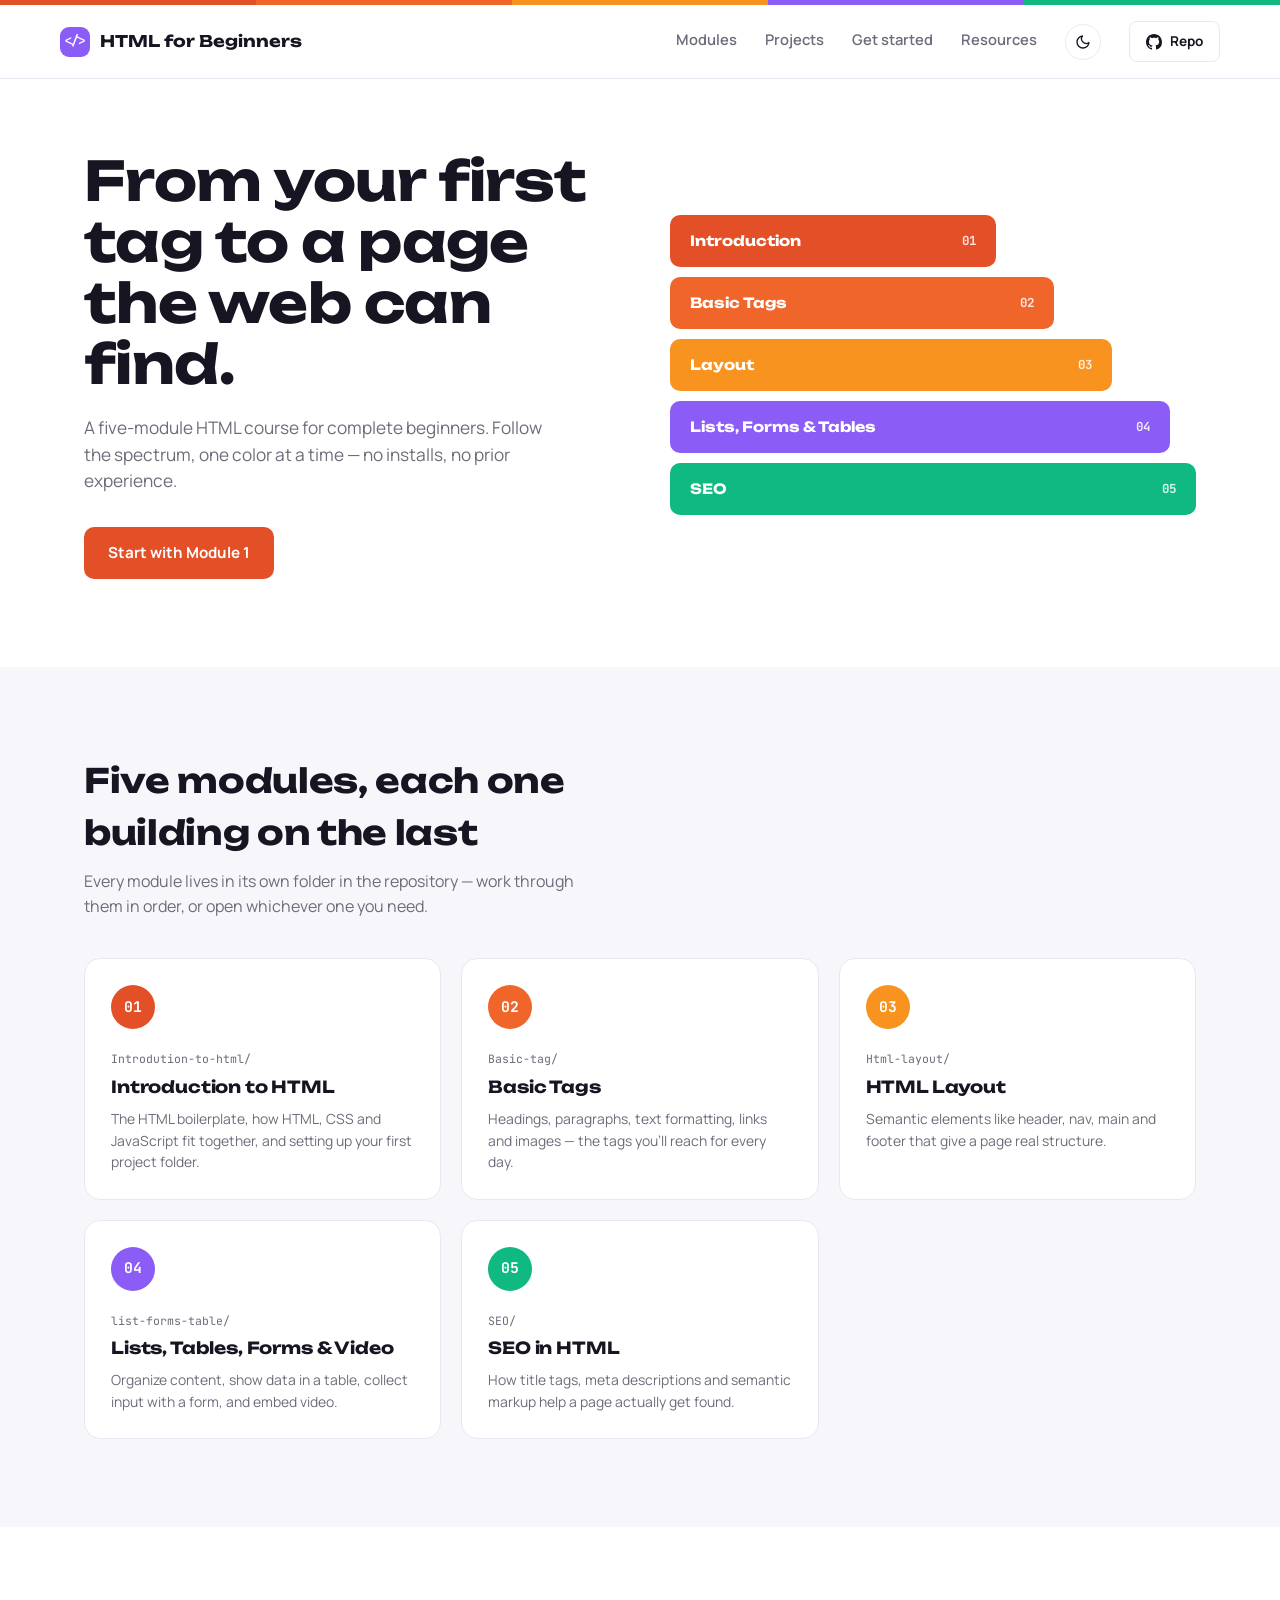
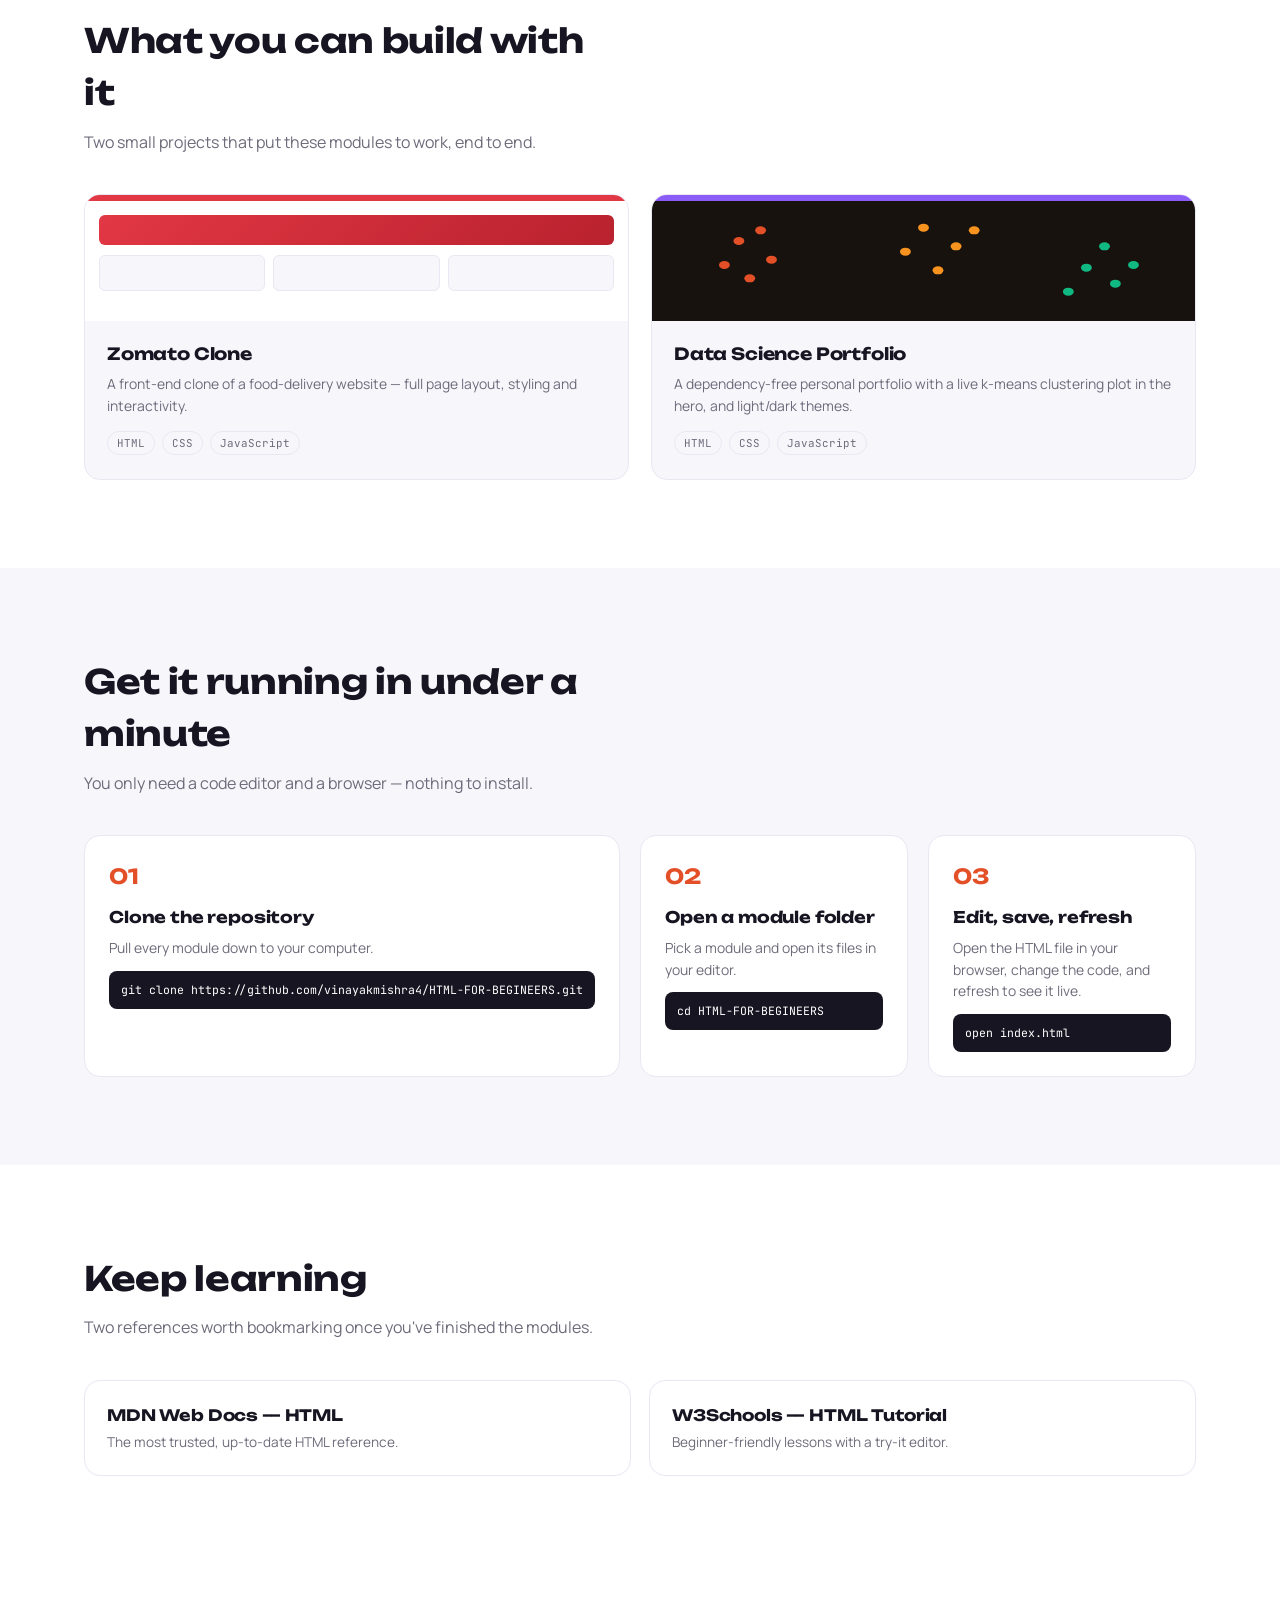
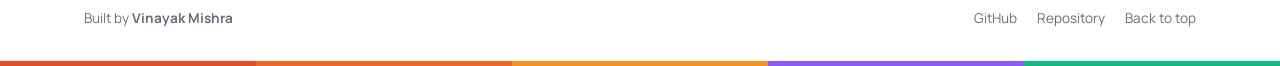
==== commit 85110a8f: "Update coureshtml.html" ====
--- a/coureshtml.html
+++ b/coureshtml.html
@@ -354,7 +354,7 @@
 
 <footer>
   <div class="foot-row">
-    <p>Built by <strong>Vinayak Mishra</strong> · open source, star the repo if it helped you.</p>
+    <p>Built by <strong>Vinayak Mishra</strong></p>
     <div class="foot-links">
       <a href="https://github.com/vinayakmishra4" target="_blank" rel="noopener">GitHub</a>
       <a href="https://github.com/vinayakmishra4/HTML-FOR-BEGINEERS" target="_blank" rel="noopener">Repository</a>
